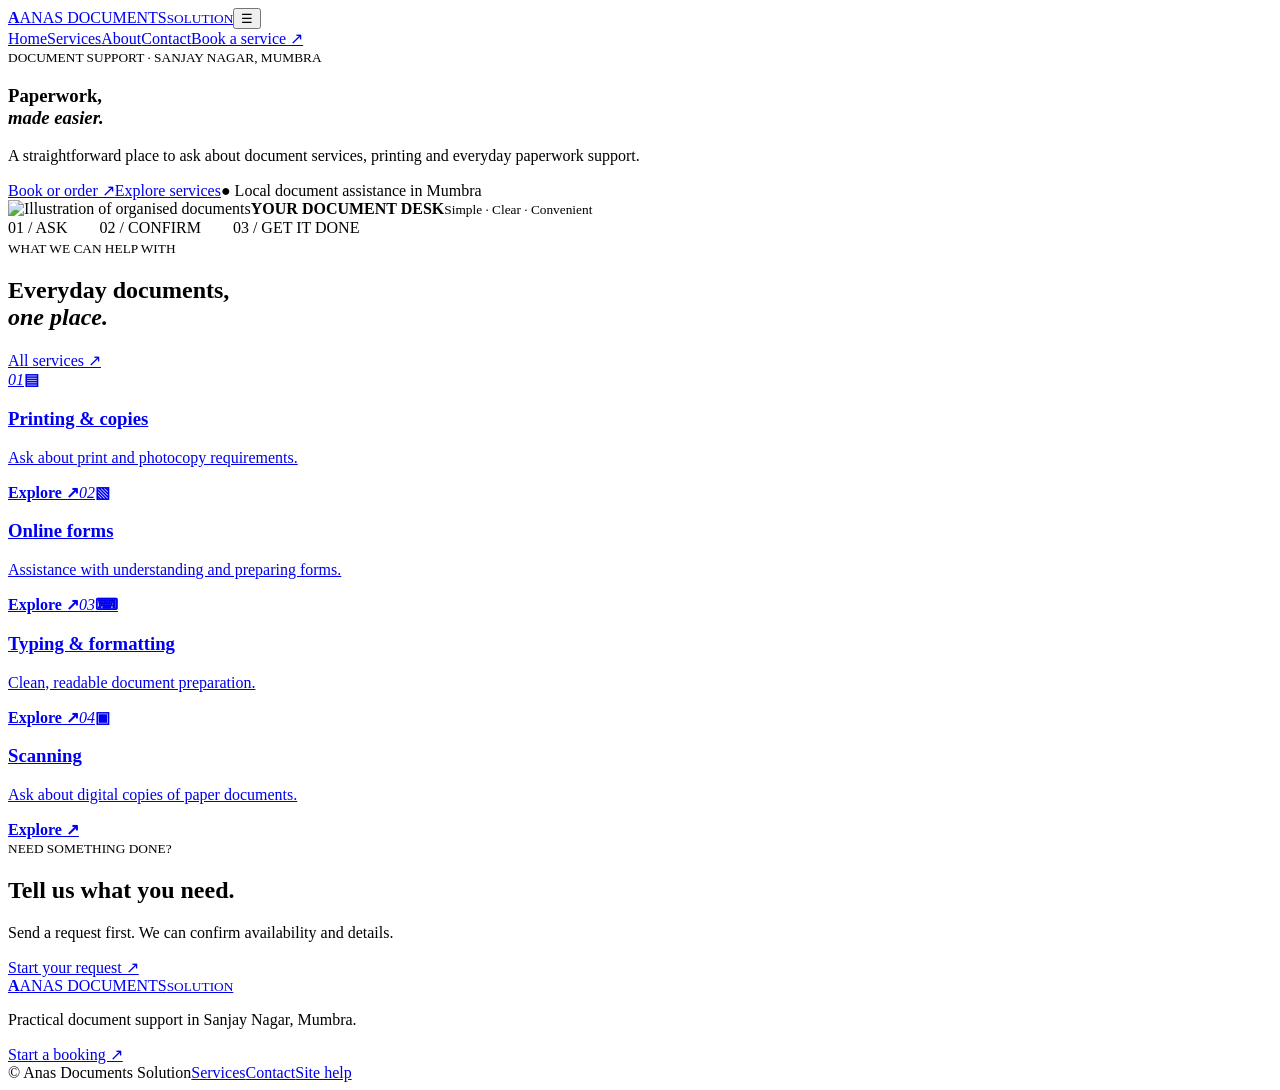
==== index.html @ d9066b43 "Add files via upload" ====
<!doctype html><html lang="en"><head><meta charset="utf-8"><meta name="viewport" content="width=device-width,initial-scale=1"><meta name="description" content="Your nearby document service, made simple."><meta name="theme-color" content="#17458b"><title>Home | Anas Documents Solution</title><link rel="icon" href="assets/favicon.png" type="image/png"><link rel="stylesheet" href="assets/style.css"></head><body><header><a class="logo" href="index.html"><b>A</b><span>ANAS DOCUMENTS<small>SOLUTION</small></span></a><button class="hamb" aria-label="Toggle menu">☰</button><nav><a class="active" href="index.html">Home</a><a class="" href="services.html">Services</a><a class="" href="about.html">About</a><a class="" href="contact.html">Contact</a><a class="navcta" href="booking.html">Book a service ↗</a></nav></header><main><section class="hero"><article class="hero-copy"><small>DOCUMENT SUPPORT · SANJAY NAGAR, MUMBRA</small><h1>Paperwork,<br><em>made easier.</em></h1><p>A straightforward place to ask about document services, printing and everyday paperwork support.</p><a class="btn primary glow" href="booking.html">Book or order ↗</a><a class="btn secondary" href="services.html">Explore services</a><label class="trust">● Local document assistance in Mumbra</label></article><article class="hero-art"><img src="assets/documents.png" alt="Illustration of organised documents"><b>YOUR DOCUMENT DESK</b><small>Simple · Clear · Convenient</small></article><div class="steps">01 / ASK　　02 / CONFIRM　　03 / GET IT DONE</div></section><section class="section"><div class="heading"><div><small>WHAT WE CAN HELP WITH</small><h2>Everyday documents,<br><em>one place.</em></h2></div><a href="services.html">All services ↗</a></div><div class="cards"><a href="printing.html"><i>01</i><b>▤</b><h3>Printing & copies</h3><p>Ask about print and photocopy requirements.</p><strong>Explore ↗</strong></a><a class="featured" href="online-forms.html"><i>02</i><b>▧</b><h3>Online forms</h3><p>Assistance with understanding and preparing forms.</p><strong>Explore ↗</strong></a><a href="typing.html"><i>03</i><b>⌨</b><h3>Typing & formatting</h3><p>Clean, readable document preparation.</p><strong>Explore ↗</strong></a><a href="scanning.html"><i>04</i><b>▣</b><h3>Scanning</h3><p>Ask about digital copies of paper documents.</p><strong>Explore ↗</strong></a></div></section><section class="band"><div><small>NEED SOMETHING DONE?</small><h2>Tell us what you need.</h2><p>Send a request first. We can confirm availability and details.</p></div><a class="btn light" href="booking.html">Start your request ↗</a></section></main><footer><div><a class="logo footlogo" href="index.html"><b>A</b><span>ANAS DOCUMENTS<small>SOLUTION</small></span></a><p>Practical document support in Sanjay Nagar, Mumbra.</p><a class="footcta" href="booking.html">Start a booking ↗</a></div><section><span>© <i id="year"></i> Anas Documents Solution</span><span><a href="services.html">Services</a><a href="contact.html">Contact</a><a href="404.html">Site help</a></span></section></footer><div class="toast" role="status" aria-live="polite"></div><script src="assets/app.js"></script></body></html>
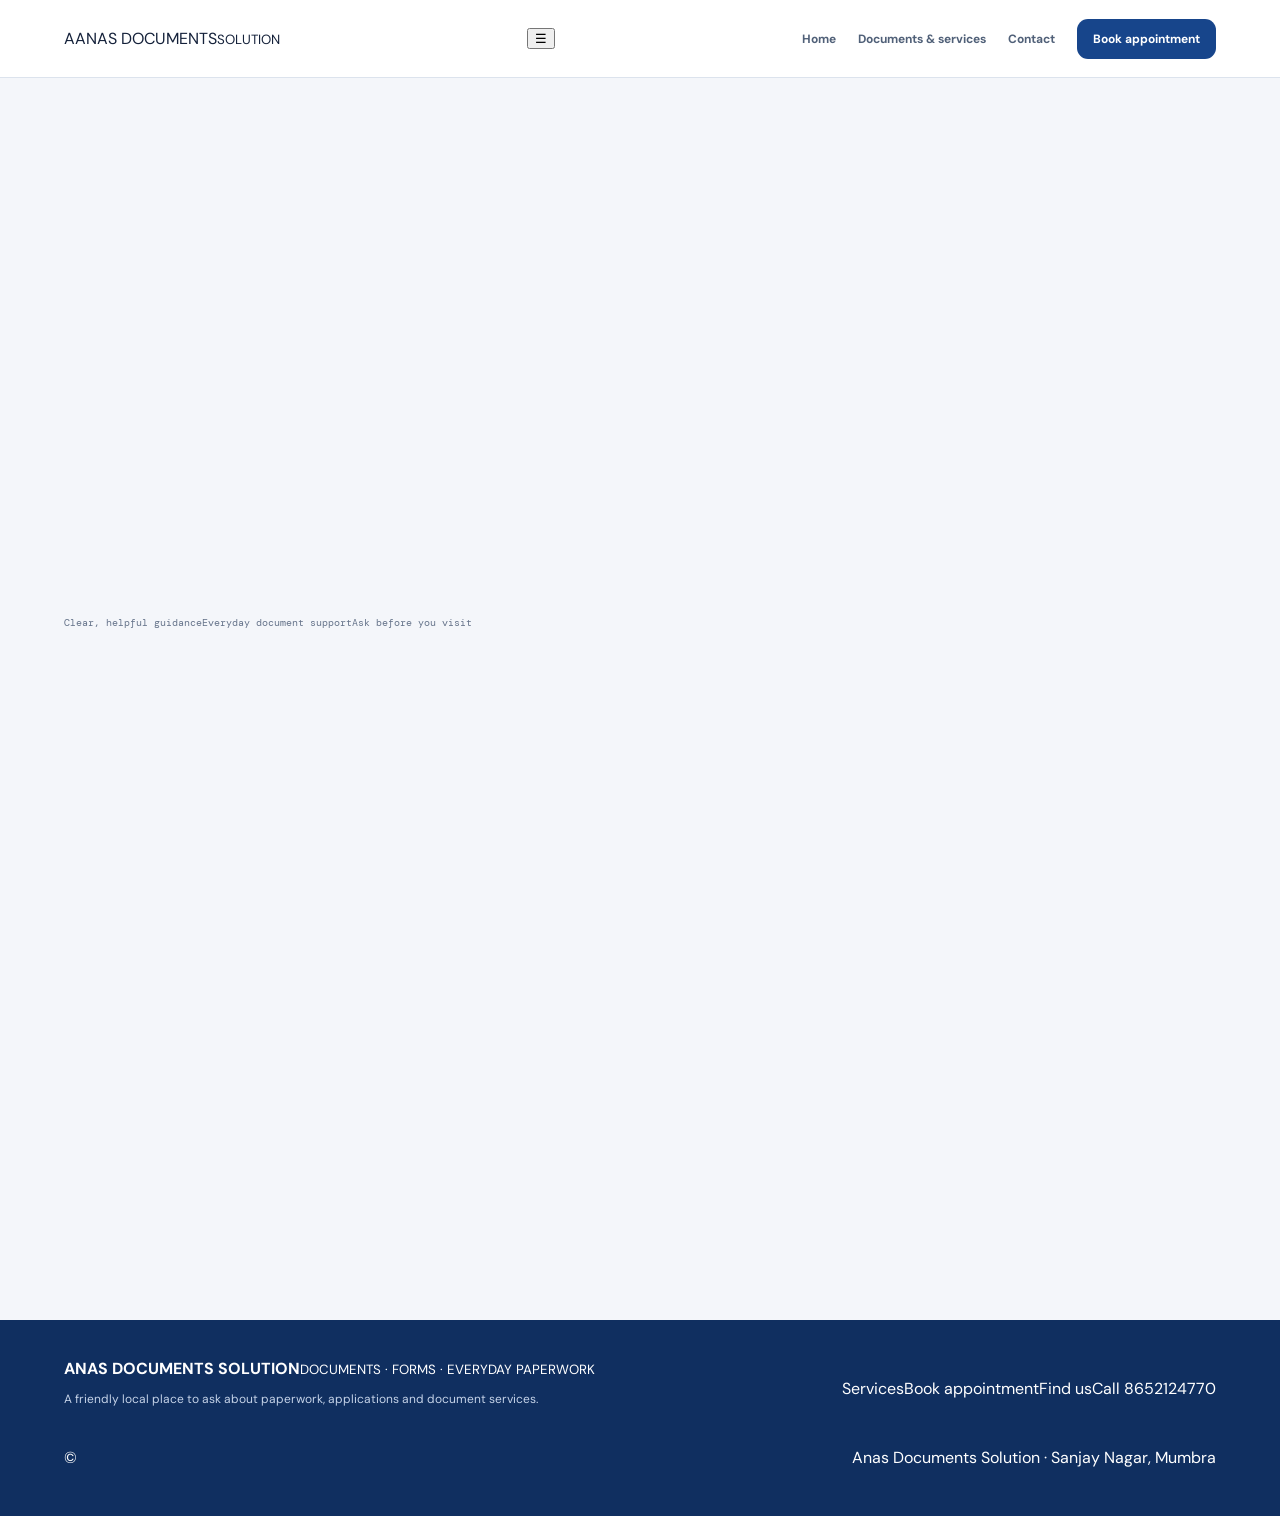
==== commit 124820bd: "Add files via upload" ====
--- a/index.html
+++ b/index.html
@@ -1 +1 @@
-<!doctype html><html lang="en"><head><meta charset="utf-8"><meta name="viewport" content="width=device-width,initial-scale=1"><meta name="description" content="Your nearby document service, made simple."><meta name="theme-color" content="#17458b"><title>Home | Anas Documents Solution</title><link rel="icon" href="assets/favicon.png" type="image/png"><link rel="stylesheet" href="assets/style.css"></head><body><header><a class="logo" href="index.html"><b>A</b><span>ANAS DOCUMENTS<small>SOLUTION</small></span></a><button class="hamb" aria-label="Toggle menu">☰</button><nav><a class="active" href="index.html">Home</a><a class="" href="services.html">Services</a><a class="" href="about.html">About</a><a class="" href="contact.html">Contact</a><a class="navcta" href="booking.html">Book a service ↗</a></nav></header><main><section class="hero"><article class="hero-copy"><small>DOCUMENT SUPPORT · SANJAY NAGAR, MUMBRA</small><h1>Paperwork,<br><em>made easier.</em></h1><p>A straightforward place to ask about document services, printing and everyday paperwork support.</p><a class="btn primary glow" href="booking.html">Book or order ↗</a><a class="btn secondary" href="services.html">Explore services</a><label class="trust">● Local document assistance in Mumbra</label></article><article class="hero-art"><img src="assets/documents.png" alt="Illustration of organised documents"><b>YOUR DOCUMENT DESK</b><small>Simple · Clear · Convenient</small></article><div class="steps">01 / ASK　　02 / CONFIRM　　03 / GET IT DONE</div></section><section class="section"><div class="heading"><div><small>WHAT WE CAN HELP WITH</small><h2>Everyday documents,<br><em>one place.</em></h2></div><a href="services.html">All services ↗</a></div><div class="cards"><a href="printing.html"><i>01</i><b>▤</b><h3>Printing & copies</h3><p>Ask about print and photocopy requirements.</p><strong>Explore ↗</strong></a><a class="featured" href="online-forms.html"><i>02</i><b>▧</b><h3>Online forms</h3><p>Assistance with understanding and preparing forms.</p><strong>Explore ↗</strong></a><a href="typing.html"><i>03</i><b>⌨</b><h3>Typing & formatting</h3><p>Clean, readable document preparation.</p><strong>Explore ↗</strong></a><a href="scanning.html"><i>04</i><b>▣</b><h3>Scanning</h3><p>Ask about digital copies of paper documents.</p><strong>Explore ↗</strong></a></div></section><section class="band"><div><small>NEED SOMETHING DONE?</small><h2>Tell us what you need.</h2><p>Send a request first. We can confirm availability and details.</p></div><a class="btn light" href="booking.html">Start your request ↗</a></section></main><footer><div><a class="logo footlogo" href="index.html"><b>A</b><span>ANAS DOCUMENTS<small>SOLUTION</small></span></a><p>Practical document support in Sanjay Nagar, Mumbra.</p><a class="footcta" href="booking.html">Start a booking ↗</a></div><section><span>© <i id="year"></i> Anas Documents Solution</span><span><a href="services.html">Services</a><a href="contact.html">Contact</a><a href="404.html">Site help</a></span></section></footer><div class="toast" role="status" aria-live="polite"></div><script src="assets/app.js"></script></body></html>+<!doctype html><html lang="en"><head><meta charset="utf-8"><meta name="viewport" content="width=device-width,initial-scale=1"><meta name="description" content="Friendly document and application support in Mumbra."><meta name="theme-color" content="#244b83"><title>Home | Anas Documents Solution</title><link rel="icon" href="assets/favicon.svg"><link rel="stylesheet" href="assets/style.css"></head><body><div class="cursor"></div><header><a class="brand" href="index.html"><span class="mark">A</span><span>ANAS DOCUMENTS<small>SOLUTION</small></span></a><button class="menu" aria-label="Menu">☰</button><nav><a href="index.html">Home</a><a href="services.html">Documents & services</a><a href="contact.html">Contact</a><a class="navcta" href="booking.html">Book appointment</a></nav></header><main><section class="hero reveal"><div class="eyebrow">A FRIENDLY PLACE FOR PAPERWORK · MUMBRA</div><h1 class="wordmark">Anas Documents Solution</h1><p class="hero-sub">Documents and services</p><a class="primary" href="services.html">BOOK YOUR APPOINTMENT NOW <span>↗</span></a><p class="note">Appointment booking is free. Any service charges are confirmed with you before work begins.</p></section><div class="trust"><span>Clear, helpful guidance</span><span>Everyday document support</span><span>Ask before you visit</span></div><section class="section reveal"><div class="head"><div><div class="kicker">A SIMPLE START</div><h2>Not sure where to begin?</h2></div><p class="intro">Browse the service list, search for a document, then book a free appointment to discuss the next step.</p></div><div class="welcome"><div><h3>Paperwork feels easier when you know who to ask.</h3><p>From application writing to certificates and agreements, explore the services and send us a request. We’ll confirm requirements and any applicable charges.</p></div><div class="folder">📁</div></div></section><section class="section reveal"><div class="head"><div><div class="kicker">HERE TO HELP</div><h2>Let’s make the next step clear.</h2></div><a class="primary" href="services.html">Explore services ↗</a></div></section></main><footer><div class="foot"><div><strong>ANAS DOCUMENTS SOLUTION</strong><small>DOCUMENTS · FORMS · EVERYDAY PAPERWORK</small><p>A friendly local place to ask about paperwork, applications and document services.</p></div><div class="footlinks"><a href="services.html">Services</a><a href="booking.html">Book appointment</a><a href="contact.html">Find us</a><a href="tel:+918652124770">Call 8652124770</a></div></div><div class="copy">© <span data-year></span> Anas Documents Solution · Sanjay Nagar, Mumbra</div></footer><script src="assets/app.js"></script></body></html>
--- a/assets/style.css
+++ b/assets/style.css
@@ -0,0 +1,2 @@
+@import url('https://fonts.googleapis.com/css2?family=DM+Mono:wght@400;500&family=DM+Sans:wght@400;700;800&family=Space+Grotesk:wght@500;700&display=swap');
+:root{--blue:#17458b;--blue2:#2864b2;--ink:#14213a;--paper:#f4f6fa;--muted:#65738a;--gold:#e8ad56;--mint:#a9d9cb;--shadow:0 12px 32px #172d5012}*{box-sizing:border-box}html,body{margin:0;max-width:100%;overflow-x:hidden;scroll-behavior:smooth}body{background:var(--paper);color:var(--ink);font-family:'DM Sans',sans-serif}a{color:inherit;text-decoration:none}header{height:78px;padding:0 5vw;display:flex;align-items:center;justify-content:space-between;position:sticky;top:0;background:#ffffffed;backdrop-filter:blur(12px);border-bottom:1px solid #dce3ed;z-index:10}.logo{display:flex;align-items:center;gap:10px;font:700 15px 'Space Grotesk'}.logo b{display:grid;place-items:center;width:38px;height:38px;background:var(--blue);color:white;border-radius:12px;font-size:22px}.logo small{display:block;font:9px 'DM Mono';letter-spacing:.2em;color:var(--blue2)}nav{display:flex;align-items:center;gap:22px}nav a{font-size:12px;font-weight:700;color:#506078}nav a:hover,nav a.active{color:var(--blue)}nav .navcta{background:var(--blue);color:white;padding:12px 16px;border-radius:11px}.hamb{display:none;border:0;background:#eaf0f8;border-radius:10px;padding:9px 12px;font-size:20px}main{max-width:1280px;margin:auto;padding:0 5vw}.hero{display:grid;grid-template-columns:1.618fr 1fr;gap:16px;padding:35px 0 60px}.hero-copy,.hero-art,.steps,.cards>a,.contact article,.booking form,.booking aside{background:white;border:1px solid #e8edf4;border-radius:21px;box-shadow:var(--shadow)}.hero-copy{padding:clamp(26px,5vw,60px);min-height:410px;display:flex;flex-direction:column;align-items:flex-start;justify-content:center}.hero small,.intro small,.heading small,.detail small,.about small,.contact small,.booking small{font:10px 'DM Mono';letter-spacing:.14em;color:var(--blue2)}h1{font:700 clamp(48px,6.8vw,82px)/.98 'Space Grotesk';letter-spacing:-.075em;margin:18px 0}h1 em,h2 em{font-style:normal;color:var(--blue2)}.hero-copy p,.intro p,.detail p,.about p,.contact p{font-size:14px;line-height:1.7;color:var(--muted);max-width:520px}.btn{display:inline-flex;align-items:center;justify-content:center;padding:14px 19px;border-radius:13px;font-size:12px;font-weight:800;transition:transform .2s,box-shadow .2s;position:relative}.btn:active{transform:scale(.97)}.primary{background:var(--blue);color:white;box-shadow:0 7px 18px #17458b30}.primary:hover{background:var(--blue2);transform:translateY(-2px)}.secondary{background:#edf2f9;color:var(--blue);margin-left:8px}.light{background:white;color:var(--blue)}.glow:before{content:"";position:absolute;inset:-2px;border-radius:15px;padding:2px;background:conic-gradient(from var(--angle,0deg),var(--gold),white,var(--mint),var(--blue2),var(--gold));-webkit-mask:linear-gradient(#000 0 0) content-box,linear-gradient(#000 0 0);-webkit-mask-composite:xor;mask-composite:exclude;animation:spin 4s linear infinite;pointer-events:none}@property --angle{syntax:'<angle>';initial-value:0deg;inherits:false}@keyframes spin{to{--angle:360deg}}.trust{font:10px 'DM Mono';color:var(--muted);margin-top:28px}.hero-art{padding:15px;background:linear-gradient(145deg,#e8eef8,#fff);display:flex;flex-direction:column;justify-content:space-between}.hero-art img{width:100%;height:320px;object-fit:contain}.hero-art b,.hero-art small{font:9px 'DM Mono';letter-spacing:.1em;color:var(--blue)}.steps{grid-column:1/-1;padding:17px;display:flex;justify-content:space-around;font:10px 'DM Mono';color:var(--blue)}.section{padding:45px 0 75px}.heading{display:flex;justify-content:space-between;align-items:end;margin-bottom:24px}.heading h2,.detail-lower h2,.about h2,.booking aside h2{font:700 clamp(34px,4.5vw,52px)/1.05 'Space Grotesk';letter-spacing:-.06em;margin:8px 0}.heading>a,.contact article>a:not(.btn){font-size:12px;font-weight:800;color:var(--blue);border-bottom:1px solid var(--blue);padding-bottom:5px}.cards{display:grid;grid-template-columns:repeat(4,minmax(0,1fr));gap:14px}.cards.six{grid-template-columns:repeat(3,minmax(0,1fr));padding-bottom:80px}.cards>a{position:relative;display:flex;flex-direction:column;align-items:flex-start;min-height:220px;padding:22px;transition:transform .25s,box-shadow .25s}.cards>a:hover{transform:translateY(-5px);box-shadow:0 18px 34px #172d501c}.cards i{position:absolute;right:18px;top:17px;font:10px 'DM Mono';font-style:normal;color:#9aa7b8}.cards b{display:grid;place-items:center;width:46px;height:46px;background:#edf2fa;border-radius:14px;color:var(--blue);font-size:24px}.cards h3{font:700 18px 'Space Grotesk';margin:20px 0 7px}.cards p{font-size:11px;line-height:1.55;color:var(--muted);margin:0 0 18px}.cards strong{font-size:11px;color:var(--blue);margin-top:auto}.cards .featured{background:var(--blue);color:white}.cards .featured b{background:#ffffff20;color:white}.cards .featured p,.cards .featured i{color:#c4d3e9}.cards .featured strong{color:white}.band{margin:0 0 75px;background:var(--blue);color:white;border-radius:22px;padding:34px 40px;display:flex;align-items:center;justify-content:space-between;gap:20px}.band h2{font:700 32px 'Space Grotesk';margin:8px 0}.band p{font-size:12px;color:#d6e0ef}.band small{font:10px 'DM Mono';color:#c7d7ef}.intro{padding:70px 0 35px;max-width:760px}.intro h1{font-size:clamp(48px,7vw,78px)}.detail{display:grid;grid-template-columns:1fr 1fr;align-items:center;gap:25px;padding:55px 0}.detail h1{font-size:clamp(48px,6vw,70px)}.detail .btn{margin-top:18px}.detail img,.about img{width:100%;display:block;background:#e8eef8;border-radius:22px;padding:14px;box-shadow:var(--shadow)}.detail-lower{display:grid;grid-template-columns:.8fr 1fr;gap:10%;padding:35px 0 65px;border-top:1px solid #dce3ed}.point{padding:17px 0;border-bottom:1px solid #dce3ed;font-size:13px;line-height:1.5;color:#52617a;display:flex;gap:20px}.point b{font:11px 'DM Mono';color:var(--blue2)}.mini{padding:28px;background:#eaf0f8;border-radius:20px;margin-bottom:75px}.mini h2{font:700 28px 'Space Grotesk';margin:0}.mini p{font-size:12px;color:var(--muted)}.about{display:grid;grid-template-columns:1fr 1fr;gap:35px;align-items:center;padding-bottom:80px}.about p{font-size:13px}.about .btn{margin-top:12px}.contact{display:grid;grid-template-columns:1.2fr 1fr;gap:15px;padding-bottom:80px}.contact article{padding:27px}.contact .call{grid-row:span 2;background:var(--blue);color:white;display:flex;flex-direction:column;align-items:flex-start;justify-content:center;min-height:280px}.contact .call small{color:#c7d7ef}.contact h2{font:700 27px 'Space Grotesk';margin:10px 0}.contact .call h2{font-size:clamp(32px,4vw,44px)}.contact .call p{color:#d6e0ef}.booking{display:grid;grid-template-columns:1.2fr .8fr;gap:20px;padding-bottom:80px}.booking form,.booking aside{padding:clamp(20px,3vw,34px)}.formtitle{display:flex;gap:13px;align-items:center;margin-bottom:22px;font-size:12px;font-weight:800}.formtitle>b{background:#eaf0f8;color:var(--blue);padding:11px;border-radius:10px}.formtitle small{display:block;margin-top:4px;color:var(--muted);font-size:9px}.booking label{display:grid;gap:7px;margin:14px 0;font-size:11px;font-weight:800}.booking input,.booking select,.booking textarea{width:100%;padding:12px;border:1px solid #d9e1ec;background:#f9fbfd;border-radius:10px;outline:none;font-size:12px}.booking input:focus,.booking select:focus,.booking textarea:focus{border-color:var(--blue2);box-shadow:0 0 0 3px #2864b21a}.booking textarea{resize:vertical}.booking form button{width:100%;margin-top:10px}.fine{font-size:10px;line-height:1.5;color:var(--muted)}.booking aside{background:#eaf0f8;box-shadow:none}.booking li{font-size:12px;line-height:1.65;color:#53627a;margin:12px 0}.booking aside>a{font:700 20px 'Space Grotesk';color:var(--blue)}footer{background:#102f60;color:white;padding:38px 5vw 20px}footer>div,footer>section{max-width:1180px;margin:auto}footer>div{display:flex;align-items:center;justify-content:space-between;gap:18px;padding-bottom:28px}footer p{font-size:12px;color:#c5d3e8}.footlogo{color:white}.footlogo b{background:white;color:var(--blue)}.footlogo small{color:#c4d5ef}.footcta{background:white;color:var(--blue);padding:12px 16px;border-radius:10px;font-size:11px;font-weight:800}footer section{border-top:1px solid #ffffff30;padding-top:17px;display:flex;justify-content:space-between;gap:14px;flex-wrap:wrap;font:9px 'DM Mono';color:#c4d0e2}footer section span:nth-child(2){display:flex;gap:18px}.toast{position:fixed;left:50%;bottom:20px;transform:translate(-50%,20px);opacity:0;pointer-events:none;background:#14213a;color:white;padding:13px 18px;border-radius:12px;font-size:12px;z-index:30;transition:.2s;max-width:calc(100vw - 28px)}.toast.show{opacity:1;transform:translate(-50%,0)}.reveal{opacity:0;transform:translateY(12px);transition:opacity .5s ease,transform .5s ease}.reveal.visible{opacity:1;transform:none}::-webkit-scrollbar{width:10px}::-webkit-scrollbar-thumb{background:#8197b8;border:2px solid #e9edf4;border-radius:10px}@media(max-width:900px){.cards{grid-template-columns:repeat(2,1fr)}.cards.six{grid-template-columns:repeat(2,1fr)}}@media(max-width:680px){header{height:70px;padding:0 20px}.hamb{display:block}nav{display:none;position:absolute;top:69px;left:12px;right:12px;background:white;border:1px solid #dce3ed;border-radius:15px;padding:10px;box-shadow:0 15px 35px #102f6020;flex-direction:column;align-items:stretch;gap:0}nav.open{display:flex;animation:drop .18s ease-out}nav a{padding:13px!important;border-radius:9px}.hero{grid-template-columns:1fr;padding:20px 0 45px;gap:12px}.hero-copy{padding:30px 23px;min-height:0}.hero-art img{height:225px}.steps{grid-column:auto;font-size:8px;padding:14px 5px}.heading{align-items:start;flex-direction:column}.cards,.cards.six{grid-template-columns:1fr 1fr;gap:9px}.cards>a{padding:15px;min-height:210px}.cards h3{font-size:16px}.band{margin-bottom:50px;padding:25px;align-items:flex-start;flex-direction:column}.intro{padding:45px 0 25px}.detail{grid-template-columns:1fr;padding:35px 0;gap:15px}.detail-lower{grid-template-columns:1fr;gap:15px;padding:25px 0 45px}.about,.contact,.booking{grid-template-columns:1fr;gap:12px;padding-bottom:50px}.contact .call{grid-row:auto;min-height:220px}footer>div{align-items:flex-start;flex-direction:column}footer section{flex-direction:column}}@media(prefers-reduced-motion:reduce){*,*::before,*::after{animation-duration:.01ms!important;transition-duration:.01ms!important;scroll-behavior:auto!important}}
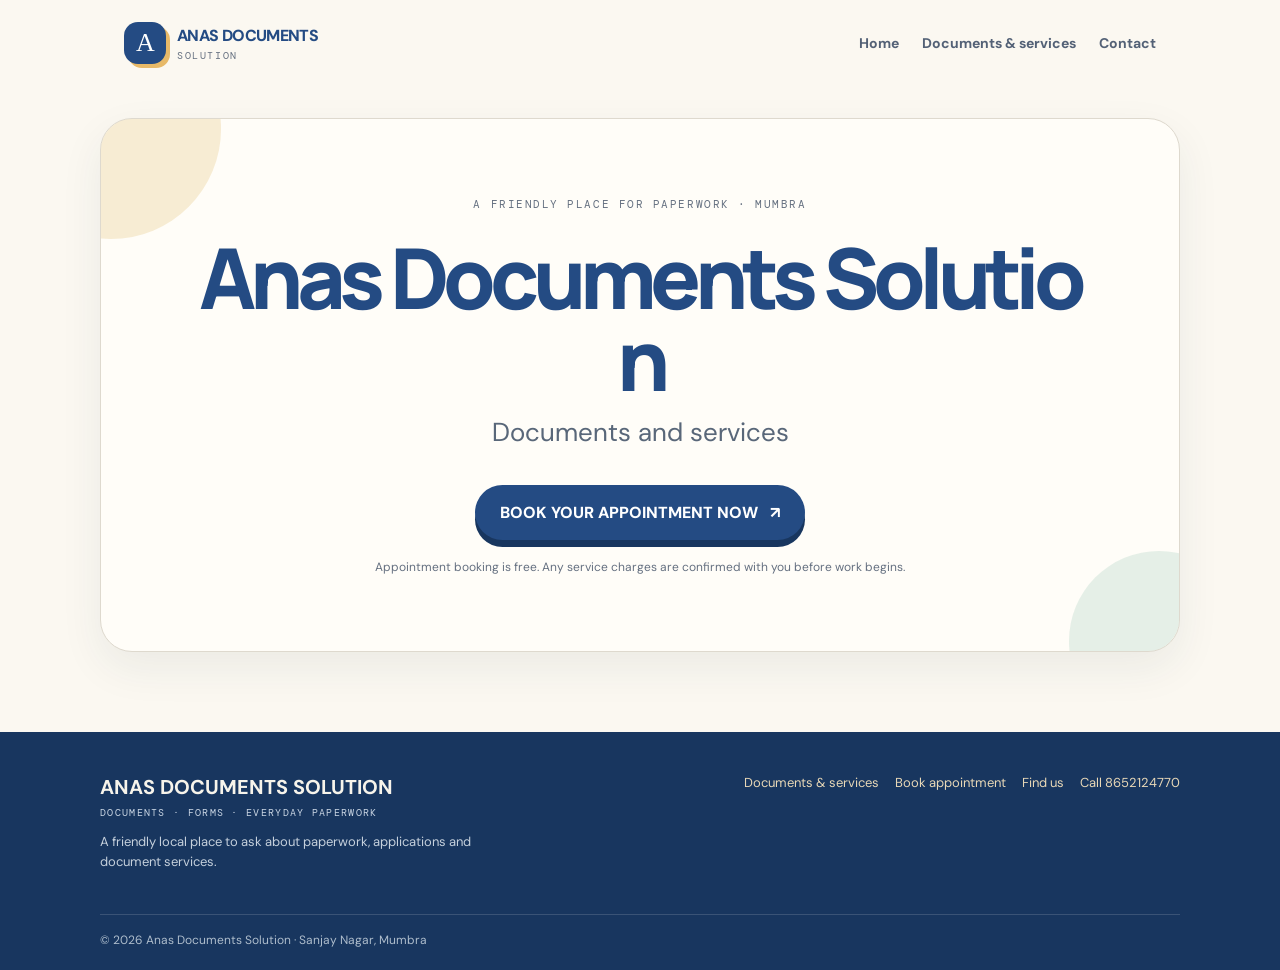
==== commit f0b0cb12: "Add files via upload" ====
--- a/index.html
+++ b/index.html
@@ -1 +1,51 @@
-<!doctype html><html lang="en"><head><meta charset="utf-8"><meta name="viewport" content="width=device-width,initial-scale=1"><meta name="description" content="Friendly document and application support in Mumbra."><meta name="theme-color" content="#244b83"><title>Home | Anas Documents Solution</title><link rel="icon" href="assets/favicon.svg"><link rel="stylesheet" href="assets/style.css"></head><body><div class="cursor"></div><header><a class="brand" href="index.html"><span class="mark">A</span><span>ANAS DOCUMENTS<small>SOLUTION</small></span></a><button class="menu" aria-label="Menu">☰</button><nav><a href="index.html">Home</a><a href="services.html">Documents & services</a><a href="contact.html">Contact</a><a class="navcta" href="booking.html">Book appointment</a></nav></header><main><section class="hero reveal"><div class="eyebrow">A FRIENDLY PLACE FOR PAPERWORK · MUMBRA</div><h1 class="wordmark">Anas Documents Solution</h1><p class="hero-sub">Documents and services</p><a class="primary" href="services.html">BOOK YOUR APPOINTMENT NOW <span>↗</span></a><p class="note">Appointment booking is free. Any service charges are confirmed with you before work begins.</p></section><div class="trust"><span>Clear, helpful guidance</span><span>Everyday document support</span><span>Ask before you visit</span></div><section class="section reveal"><div class="head"><div><div class="kicker">A SIMPLE START</div><h2>Not sure where to begin?</h2></div><p class="intro">Browse the service list, search for a document, then book a free appointment to discuss the next step.</p></div><div class="welcome"><div><h3>Paperwork feels easier when you know who to ask.</h3><p>From application writing to certificates and agreements, explore the services and send us a request. We’ll confirm requirements and any applicable charges.</p></div><div class="folder">📁</div></div></section><section class="section reveal"><div class="head"><div><div class="kicker">HERE TO HELP</div><h2>Let’s make the next step clear.</h2></div><a class="primary" href="services.html">Explore services ↗</a></div></section></main><footer><div class="foot"><div><strong>ANAS DOCUMENTS SOLUTION</strong><small>DOCUMENTS · FORMS · EVERYDAY PAPERWORK</small><p>A friendly local place to ask about paperwork, applications and document services.</p></div><div class="footlinks"><a href="services.html">Services</a><a href="booking.html">Book appointment</a><a href="contact.html">Find us</a><a href="tel:+918652124770">Call 8652124770</a></div></div><div class="copy">© <span data-year></span> Anas Documents Solution · Sanjay Nagar, Mumbra</div></footer><script src="assets/app.js"></script></body></html>+<!doctype html>
+<html lang="en">
+<head>
+<meta charset="utf-8">
+<meta name="viewport" content="width=device-width,initial-scale=1">
+<meta name="description" content="Anas Documents Solution — document services and free appointment booking in Sanjay Nagar, Mumbra.">
+<meta name="theme-color" content="#eae4d9">
+<title>Anas Documents Solution | Mumbra</title>
+<link rel="icon" href="assets/favicon.svg">
+<link rel="stylesheet" href="assets/style.css">
+</head>
+<body>
+<header>
+  <a class="brand" href="index.html" aria-label="Anas Documents Solution home">
+    <span class="mark">A</span><span>ANAS DOCUMENTS<small>SOLUTION</small></span>
+  </a>
+  <button class="menu" aria-label="Open navigation" aria-expanded="false">☰</button>
+  <nav>
+    <a href="index.html">Home</a>
+    <a href="services.html">Documents &amp; services</a>
+    <a href="contact.html">Contact</a>
+  </nav>
+</header>
+<main>
+  <section class="hero reveal">
+    <div class="eyebrow">A FRIENDLY PLACE FOR PAPERWORK · MUMBRA</div>
+    <h1 class="wordmark">Anas Documents Solution</h1>
+    <p class="hero-sub">Documents and services</p>
+    <a class="primary" href="booking.html">BOOK YOUR APPOINTMENT NOW <span aria-hidden="true">↗</span></a>
+    <p class="note">Appointment booking is free. Any service charges are confirmed with you before work begins.</p>
+  </section>
+</main>
+<footer>
+  <div class="foot">
+    <div>
+      <strong>ANAS DOCUMENTS SOLUTION</strong>
+      <small>DOCUMENTS · FORMS · EVERYDAY PAPERWORK</small>
+      <p>A friendly local place to ask about paperwork, applications and document services.</p>
+    </div>
+    <div class="footlinks">
+      <a href="services.html">Documents &amp; services</a>
+      <a href="booking.html">Book appointment</a>
+      <a href="contact.html">Find us</a>
+      <a href="tel:+918652124770">Call 8652124770</a>
+    </div>
+  </div>
+  <div class="copy">© <span data-year></span> Anas Documents Solution · Sanjay Nagar, Mumbra</div>
+</footer>
+<script src="assets/app.js"></script>
+</body>
+</html>
--- a/assets/style.css
+++ b/assets/style.css
@@ -1,2 +1,3 @@
-@import url('https://fonts.googleapis.com/css2?family=DM+Mono:wght@400;500&family=DM+Sans:wght@400;700;800&family=Space+Grotesk:wght@500;700&display=swap');
-:root{--blue:#17458b;--blue2:#2864b2;--ink:#14213a;--paper:#f4f6fa;--muted:#65738a;--gold:#e8ad56;--mint:#a9d9cb;--shadow:0 12px 32px #172d5012}*{box-sizing:border-box}html,body{margin:0;max-width:100%;overflow-x:hidden;scroll-behavior:smooth}body{background:var(--paper);color:var(--ink);font-family:'DM Sans',sans-serif}a{color:inherit;text-decoration:none}header{height:78px;padding:0 5vw;display:flex;align-items:center;justify-content:space-between;position:sticky;top:0;background:#ffffffed;backdrop-filter:blur(12px);border-bottom:1px solid #dce3ed;z-index:10}.logo{display:flex;align-items:center;gap:10px;font:700 15px 'Space Grotesk'}.logo b{display:grid;place-items:center;width:38px;height:38px;background:var(--blue);color:white;border-radius:12px;font-size:22px}.logo small{display:block;font:9px 'DM Mono';letter-spacing:.2em;color:var(--blue2)}nav{display:flex;align-items:center;gap:22px}nav a{font-size:12px;font-weight:700;color:#506078}nav a:hover,nav a.active{color:var(--blue)}nav .navcta{background:var(--blue);color:white;padding:12px 16px;border-radius:11px}.hamb{display:none;border:0;background:#eaf0f8;border-radius:10px;padding:9px 12px;font-size:20px}main{max-width:1280px;margin:auto;padding:0 5vw}.hero{display:grid;grid-template-columns:1.618fr 1fr;gap:16px;padding:35px 0 60px}.hero-copy,.hero-art,.steps,.cards>a,.contact article,.booking form,.booking aside{background:white;border:1px solid #e8edf4;border-radius:21px;box-shadow:var(--shadow)}.hero-copy{padding:clamp(26px,5vw,60px);min-height:410px;display:flex;flex-direction:column;align-items:flex-start;justify-content:center}.hero small,.intro small,.heading small,.detail small,.about small,.contact small,.booking small{font:10px 'DM Mono';letter-spacing:.14em;color:var(--blue2)}h1{font:700 clamp(48px,6.8vw,82px)/.98 'Space Grotesk';letter-spacing:-.075em;margin:18px 0}h1 em,h2 em{font-style:normal;color:var(--blue2)}.hero-copy p,.intro p,.detail p,.about p,.contact p{font-size:14px;line-height:1.7;color:var(--muted);max-width:520px}.btn{display:inline-flex;align-items:center;justify-content:center;padding:14px 19px;border-radius:13px;font-size:12px;font-weight:800;transition:transform .2s,box-shadow .2s;position:relative}.btn:active{transform:scale(.97)}.primary{background:var(--blue);color:white;box-shadow:0 7px 18px #17458b30}.primary:hover{background:var(--blue2);transform:translateY(-2px)}.secondary{background:#edf2f9;color:var(--blue);margin-left:8px}.light{background:white;color:var(--blue)}.glow:before{content:"";position:absolute;inset:-2px;border-radius:15px;padding:2px;background:conic-gradient(from var(--angle,0deg),var(--gold),white,var(--mint),var(--blue2),var(--gold));-webkit-mask:linear-gradient(#000 0 0) content-box,linear-gradient(#000 0 0);-webkit-mask-composite:xor;mask-composite:exclude;animation:spin 4s linear infinite;pointer-events:none}@property --angle{syntax:'<angle>';initial-value:0deg;inherits:false}@keyframes spin{to{--angle:360deg}}.trust{font:10px 'DM Mono';color:var(--muted);margin-top:28px}.hero-art{padding:15px;background:linear-gradient(145deg,#e8eef8,#fff);display:flex;flex-direction:column;justify-content:space-between}.hero-art img{width:100%;height:320px;object-fit:contain}.hero-art b,.hero-art small{font:9px 'DM Mono';letter-spacing:.1em;color:var(--blue)}.steps{grid-column:1/-1;padding:17px;display:flex;justify-content:space-around;font:10px 'DM Mono';color:var(--blue)}.section{padding:45px 0 75px}.heading{display:flex;justify-content:space-between;align-items:end;margin-bottom:24px}.heading h2,.detail-lower h2,.about h2,.booking aside h2{font:700 clamp(34px,4.5vw,52px)/1.05 'Space Grotesk';letter-spacing:-.06em;margin:8px 0}.heading>a,.contact article>a:not(.btn){font-size:12px;font-weight:800;color:var(--blue);border-bottom:1px solid var(--blue);padding-bottom:5px}.cards{display:grid;grid-template-columns:repeat(4,minmax(0,1fr));gap:14px}.cards.six{grid-template-columns:repeat(3,minmax(0,1fr));padding-bottom:80px}.cards>a{position:relative;display:flex;flex-direction:column;align-items:flex-start;min-height:220px;padding:22px;transition:transform .25s,box-shadow .25s}.cards>a:hover{transform:translateY(-5px);box-shadow:0 18px 34px #172d501c}.cards i{position:absolute;right:18px;top:17px;font:10px 'DM Mono';font-style:normal;color:#9aa7b8}.cards b{display:grid;place-items:center;width:46px;height:46px;background:#edf2fa;border-radius:14px;color:var(--blue);font-size:24px}.cards h3{font:700 18px 'Space Grotesk';margin:20px 0 7px}.cards p{font-size:11px;line-height:1.55;color:var(--muted);margin:0 0 18px}.cards strong{font-size:11px;color:var(--blue);margin-top:auto}.cards .featured{background:var(--blue);color:white}.cards .featured b{background:#ffffff20;color:white}.cards .featured p,.cards .featured i{color:#c4d3e9}.cards .featured strong{color:white}.band{margin:0 0 75px;background:var(--blue);color:white;border-radius:22px;padding:34px 40px;display:flex;align-items:center;justify-content:space-between;gap:20px}.band h2{font:700 32px 'Space Grotesk';margin:8px 0}.band p{font-size:12px;color:#d6e0ef}.band small{font:10px 'DM Mono';color:#c7d7ef}.intro{padding:70px 0 35px;max-width:760px}.intro h1{font-size:clamp(48px,7vw,78px)}.detail{display:grid;grid-template-columns:1fr 1fr;align-items:center;gap:25px;padding:55px 0}.detail h1{font-size:clamp(48px,6vw,70px)}.detail .btn{margin-top:18px}.detail img,.about img{width:100%;display:block;background:#e8eef8;border-radius:22px;padding:14px;box-shadow:var(--shadow)}.detail-lower{display:grid;grid-template-columns:.8fr 1fr;gap:10%;padding:35px 0 65px;border-top:1px solid #dce3ed}.point{padding:17px 0;border-bottom:1px solid #dce3ed;font-size:13px;line-height:1.5;color:#52617a;display:flex;gap:20px}.point b{font:11px 'DM Mono';color:var(--blue2)}.mini{padding:28px;background:#eaf0f8;border-radius:20px;margin-bottom:75px}.mini h2{font:700 28px 'Space Grotesk';margin:0}.mini p{font-size:12px;color:var(--muted)}.about{display:grid;grid-template-columns:1fr 1fr;gap:35px;align-items:center;padding-bottom:80px}.about p{font-size:13px}.about .btn{margin-top:12px}.contact{display:grid;grid-template-columns:1.2fr 1fr;gap:15px;padding-bottom:80px}.contact article{padding:27px}.contact .call{grid-row:span 2;background:var(--blue);color:white;display:flex;flex-direction:column;align-items:flex-start;justify-content:center;min-height:280px}.contact .call small{color:#c7d7ef}.contact h2{font:700 27px 'Space Grotesk';margin:10px 0}.contact .call h2{font-size:clamp(32px,4vw,44px)}.contact .call p{color:#d6e0ef}.booking{display:grid;grid-template-columns:1.2fr .8fr;gap:20px;padding-bottom:80px}.booking form,.booking aside{padding:clamp(20px,3vw,34px)}.formtitle{display:flex;gap:13px;align-items:center;margin-bottom:22px;font-size:12px;font-weight:800}.formtitle>b{background:#eaf0f8;color:var(--blue);padding:11px;border-radius:10px}.formtitle small{display:block;margin-top:4px;color:var(--muted);font-size:9px}.booking label{display:grid;gap:7px;margin:14px 0;font-size:11px;font-weight:800}.booking input,.booking select,.booking textarea{width:100%;padding:12px;border:1px solid #d9e1ec;background:#f9fbfd;border-radius:10px;outline:none;font-size:12px}.booking input:focus,.booking select:focus,.booking textarea:focus{border-color:var(--blue2);box-shadow:0 0 0 3px #2864b21a}.booking textarea{resize:vertical}.booking form button{width:100%;margin-top:10px}.fine{font-size:10px;line-height:1.5;color:var(--muted)}.booking aside{background:#eaf0f8;box-shadow:none}.booking li{font-size:12px;line-height:1.65;color:#53627a;margin:12px 0}.booking aside>a{font:700 20px 'Space Grotesk';color:var(--blue)}footer{background:#102f60;color:white;padding:38px 5vw 20px}footer>div,footer>section{max-width:1180px;margin:auto}footer>div{display:flex;align-items:center;justify-content:space-between;gap:18px;padding-bottom:28px}footer p{font-size:12px;color:#c5d3e8}.footlogo{color:white}.footlogo b{background:white;color:var(--blue)}.footlogo small{color:#c4d5ef}.footcta{background:white;color:var(--blue);padding:12px 16px;border-radius:10px;font-size:11px;font-weight:800}footer section{border-top:1px solid #ffffff30;padding-top:17px;display:flex;justify-content:space-between;gap:14px;flex-wrap:wrap;font:9px 'DM Mono';color:#c4d0e2}footer section span:nth-child(2){display:flex;gap:18px}.toast{position:fixed;left:50%;bottom:20px;transform:translate(-50%,20px);opacity:0;pointer-events:none;background:#14213a;color:white;padding:13px 18px;border-radius:12px;font-size:12px;z-index:30;transition:.2s;max-width:calc(100vw - 28px)}.toast.show{opacity:1;transform:translate(-50%,0)}.reveal{opacity:0;transform:translateY(12px);transition:opacity .5s ease,transform .5s ease}.reveal.visible{opacity:1;transform:none}::-webkit-scrollbar{width:10px}::-webkit-scrollbar-thumb{background:#8197b8;border:2px solid #e9edf4;border-radius:10px}@media(max-width:900px){.cards{grid-template-columns:repeat(2,1fr)}.cards.six{grid-template-columns:repeat(2,1fr)}}@media(max-width:680px){header{height:70px;padding:0 20px}.hamb{display:block}nav{display:none;position:absolute;top:69px;left:12px;right:12px;background:white;border:1px solid #dce3ed;border-radius:15px;padding:10px;box-shadow:0 15px 35px #102f6020;flex-direction:column;align-items:stretch;gap:0}nav.open{display:flex;animation:drop .18s ease-out}nav a{padding:13px!important;border-radius:9px}.hero{grid-template-columns:1fr;padding:20px 0 45px;gap:12px}.hero-copy{padding:30px 23px;min-height:0}.hero-art img{height:225px}.steps{grid-column:auto;font-size:8px;padding:14px 5px}.heading{align-items:start;flex-direction:column}.cards,.cards.six{grid-template-columns:1fr 1fr;gap:9px}.cards>a{padding:15px;min-height:210px}.cards h3{font-size:16px}.band{margin-bottom:50px;padding:25px;align-items:flex-start;flex-direction:column}.intro{padding:45px 0 25px}.detail{grid-template-columns:1fr;padding:35px 0;gap:15px}.detail-lower{grid-template-columns:1fr;gap:15px;padding:25px 0 45px}.about,.contact,.booking{grid-template-columns:1fr;gap:12px;padding-bottom:50px}.contact .call{grid-row:auto;min-height:220px}footer>div{align-items:flex-start;flex-direction:column}footer section{flex-direction:column}}@media(prefers-reduced-motion:reduce){*,*::before,*::after{animation-duration:.01ms!important;transition-duration:.01ms!important;scroll-behavior:auto!important}}+
+@import url('https://fonts.googleapis.com/css2?family=DM+Sans:wght@400;500;700;800&family=Manrope:wght@600;700;800&family=DM+Mono&display=swap');
+:root{--blue:#244b83;--dark:#18365f;--paper:#fbf8f1;--white:#fffdf8;--gold:#e7b968;--mint:#c8dfd2;--ink:#172334;--muted:#657080;--line:#ded9ce;--shadow:0 16px 44px #20334a12}*{box-sizing:border-box}html{scroll-behavior:smooth}body{margin:0;background:var(--paper);color:var(--ink);font-family:'DM Sans',sans-serif;cursor:none}a{color:inherit;text-decoration:none}button,input,textarea,select{font:inherit}button{cursor:none}::selection{background:var(--gold)}.cursor{position:fixed;z-index:99;left:0;top:0;width:14px;height:14px;border:2px solid var(--blue);border-radius:50%;pointer-events:none;transform:translate(-50%,-50%);transition:.18s}.cursor.big{width:36px;height:36px;background:#e7b96855}header{max-width:1160px;margin:auto;padding:22px 5vw;display:flex;align-items:center;justify-content:space-between;gap:20px}.brand{display:flex;align-items:center;gap:11px;font-weight:800;color:var(--blue);letter-spacing:-.04em}.mark{width:42px;height:42px;border-radius:14px;background:var(--blue);color:white;display:grid;place-items:center;font:26px Georgia;box-shadow:4px 4px var(--gold)}.brand small{display:block;font:10px 'DM Mono';letter-spacing:.16em;color:var(--muted);margin-top:3px}nav{display:flex;align-items:center;gap:23px;font-size:14px;font-weight:700;color:#536176}nav a:hover{color:var(--blue)}.navcta{background:var(--blue);color:white;padding:12px 17px;border-radius:99px}.menu{display:none;background:white;border:1px solid var(--line);padding:10px;border-radius:12px;color:var(--blue)}.hero{max-width:1080px;margin:32px auto 65px;padding:78px 6vw 64px;text-align:center;background:var(--white);border:1px solid var(--line);border-radius:32px;box-shadow:var(--shadow);position:relative;overflow:hidden}.hero:before,.hero:after{content:'';position:absolute;border-radius:50%;pointer-events:none}.hero:before{width:220px;height:220px;background:#e8c88755;left:-100px;top:-100px}.hero:after{width:180px;height:180px;background:#c8dfd277;right:-70px;bottom:-80px}.eyebrow,.kicker{position:relative;z-index:1;font:11px 'DM Mono';letter-spacing:.14em;color:var(--muted);text-transform:uppercase}.hero h1{position:relative;z-index:1;margin:25px 0 14px;color:var(--blue);font:800 clamp(40px,8vw,84px)/.98 Manrope,sans-serif;letter-spacing:-.075em}.wordmark span{display:inline-block;transition:transform .22s,color .22s;transform-origin:50% 90%}.wordmark span:hover{transform:translateY(-13px) rotate(-5deg) scale(1.12);color:#b57e36}.hero-sub{font-size:clamp(19px,3vw,26px);color:#596779;margin:0 0 36px}.primary{display:inline-flex;align-items:center;justify-content:center;gap:12px;background:var(--blue);color:white;padding:17px 25px;border-radius:99px;font-weight:800;box-shadow:0 7px var(--dark);transition:.18s}.primary:hover{transform:translateY(-3px);box-shadow:0 10px var(--dark)}.primary:active{transform:scale(.97)}.note{font-size:12px;color:var(--muted);margin-top:19px}.trust{display:flex;justify-content:center;gap:25px;flex-wrap:wrap;margin:0 auto 65px;color:var(--muted);font-size:13px}.trust span:before{content:'●';color:#8eaf9b;margin-right:8px}.section{max-width:1080px;margin:0 auto 80px;padding:0 6vw}.head{display:flex;justify-content:space-between;align-items:end;gap:20px;margin-bottom:24px}.section h2{font:800 clamp(28px,4vw,43px)/1.05 Manrope;color:var(--blue);letter-spacing:-.06em;margin:9px 0}.intro{max-width:480px;color:var(--muted);line-height:1.65}.welcome{display:grid;grid-template-columns:1.2fr .8fr;gap:20px;align-items:center;background:var(--mint);padding:30px;border-radius:24px}.welcome h3{font-size:26px;letter-spacing:-.05em;margin:0 0 8px}.welcome p{color:#4e625b;line-height:1.6;margin:0}.folder{justify-self:end;width:115px;height:115px;border-radius:32px;background:#fff9ed;display:grid;place-items:center;font-size:52px;transform:rotate(5deg)}.pagehead{max-width:1080px;margin:35px auto 28px;padding:0 6vw}.pagehead h1{font:800 clamp(38px,6vw,64px)/1 Manrope;color:var(--blue);letter-spacing:-.07em;margin:14px 0}.pagehead p{max-width:680px;color:var(--muted);font-size:18px;line-height:1.6}.searchwrap,.filters,.grid{max-width:1080px;margin:0 auto;padding:0 6vw}.search{display:flex;align-items:center;gap:12px;background:var(--white);border:1px solid var(--line);border-radius:17px;padding:7px 18px;box-shadow:var(--shadow)}.search b{font-size:24px;color:var(--blue)}.search input{width:100%;border:0;outline:0;background:transparent;padding:14px 0}.filters{display:flex;gap:8px;flex-wrap:wrap;margin-top:18px;margin-bottom:23px}.filter{border:1px solid var(--line);background:transparent;border-radius:99px;padding:9px 14px;color:var(--muted);font-size:12px;font-weight:700}.filter.active,.filter:hover{background:var(--blue);color:white;border-color:var(--blue)}.grid{display:grid;grid-template-columns:repeat(2,minmax(0,1fr));gap:13px}.card{background:var(--white);border:1px solid var(--line);border-radius:19px;padding:20px;display:flex;gap:15px;min-height:135px;transition:.2s}.card:hover{transform:translateY(-4px);box-shadow:var(--shadow);border-color:#c5b27f}.ico{width:46px;height:46px;flex:0 0 46px;border-radius:15px;background:#f2ead9;display:grid;place-items:center;font-size:22px}.card h3{color:var(--blue);font-size:16px;margin:2px 0 7px}.card p{color:var(--muted);font-size:13px;line-height:1.5;margin:0}.card a{display:inline-block;color:#997039;font-size:12px;font-weight:800;margin-top:10px}.empty{grid-column:1/-1;text-align:center;background:white;border:1px dashed var(--line);padding:30px;border-radius:18px;color:var(--muted)}.strip{max-width:960px;margin:60px auto;padding:30px 6vw;background:#f0e4ca;border-radius:24px;display:flex;justify-content:space-between;align-items:center;gap:20px}.strip h2{color:var(--blue);margin:0;font-size:26px}.strip p{color:#6d665a;margin:6px 0}.formwrap{max-width:700px;margin:0 auto;padding:0 6vw}.form{background:var(--white);border:1px solid var(--line);border-radius:23px;padding:25px;box-shadow:var(--shadow)}label{display:block;margin:15px 0;font-size:13px;font-weight:700;color:#46566a}input,textarea,select{width:100%;margin-top:7px;padding:14px;border:1px solid var(--line);border-radius:12px;background:#fffefa;color:var(--ink);outline:none}.form button{width:100%;border:0;margin-top:10px}.info-grid{max-width:950px;margin:0 auto;padding:0 6vw;display:grid;grid-template-columns:1fr 1fr;gap:14px}.info{background:var(--white);border:1px solid var(--line);border-radius:20px;padding:24px}.info h3{color:var(--blue)}.info p{color:var(--muted);line-height:1.6}.info a{color:var(--blue);font-weight:800}.reveal{opacity:0;transform:translateY(16px);transition:.6s}.reveal.in{opacity:1;transform:none}footer{background:var(--dark);color:#f7f4eb;padding:42px 6vw 22px;margin-top:80px}.foot{max-width:1080px;margin:auto;display:flex;justify-content:space-between;gap:25px}.foot strong{font-size:20px}.foot small{display:block;color:#c9d5e3;font:10px 'DM Mono';letter-spacing:.13em;margin-top:6px}.foot p{color:#c5d0dc;max-width:380px;line-height:1.6;font-size:13px}.footlinks{display:flex;gap:16px;flex-wrap:wrap;color:#e8d8b7;font-size:13px}.copy{max-width:1080px;margin:28px auto 0;padding-top:17px;border-top:1px solid #ffffff25;color:#aebdcc;font-size:12px}@media(max-width:700px){body,button{cursor:auto}.cursor{display:none}header{padding:16px 5vw}.menu{display:block}nav{display:none;position:absolute;z-index:20;top:70px;left:5vw;right:5vw;background:var(--white);border:1px solid var(--line);border-radius:17px;padding:18px;box-shadow:var(--shadow);flex-direction:column;align-items:stretch}nav.open{display:flex}.hero{margin:18px 4vw 45px;padding:62px 5vw 52px;border-radius:24px}.hero h1{font-size:clamp(38px,11vw,65px)}.head{display:block}.welcome{grid-template-columns:1fr}.folder{justify-self:start;width:75px;height:75px;font-size:36px}.grid{grid-template-columns:1fr}.strip{margin:45px 5vw;display:block}.strip .primary{margin-top:17px}.info-grid{grid-template-columns:1fr}.foot{display:block}.footlinks{margin-top:20px}}@media(prefers-reduced-motion:reduce){*{scroll-behavior:auto!important;transition:none!important;animation:none!important}}
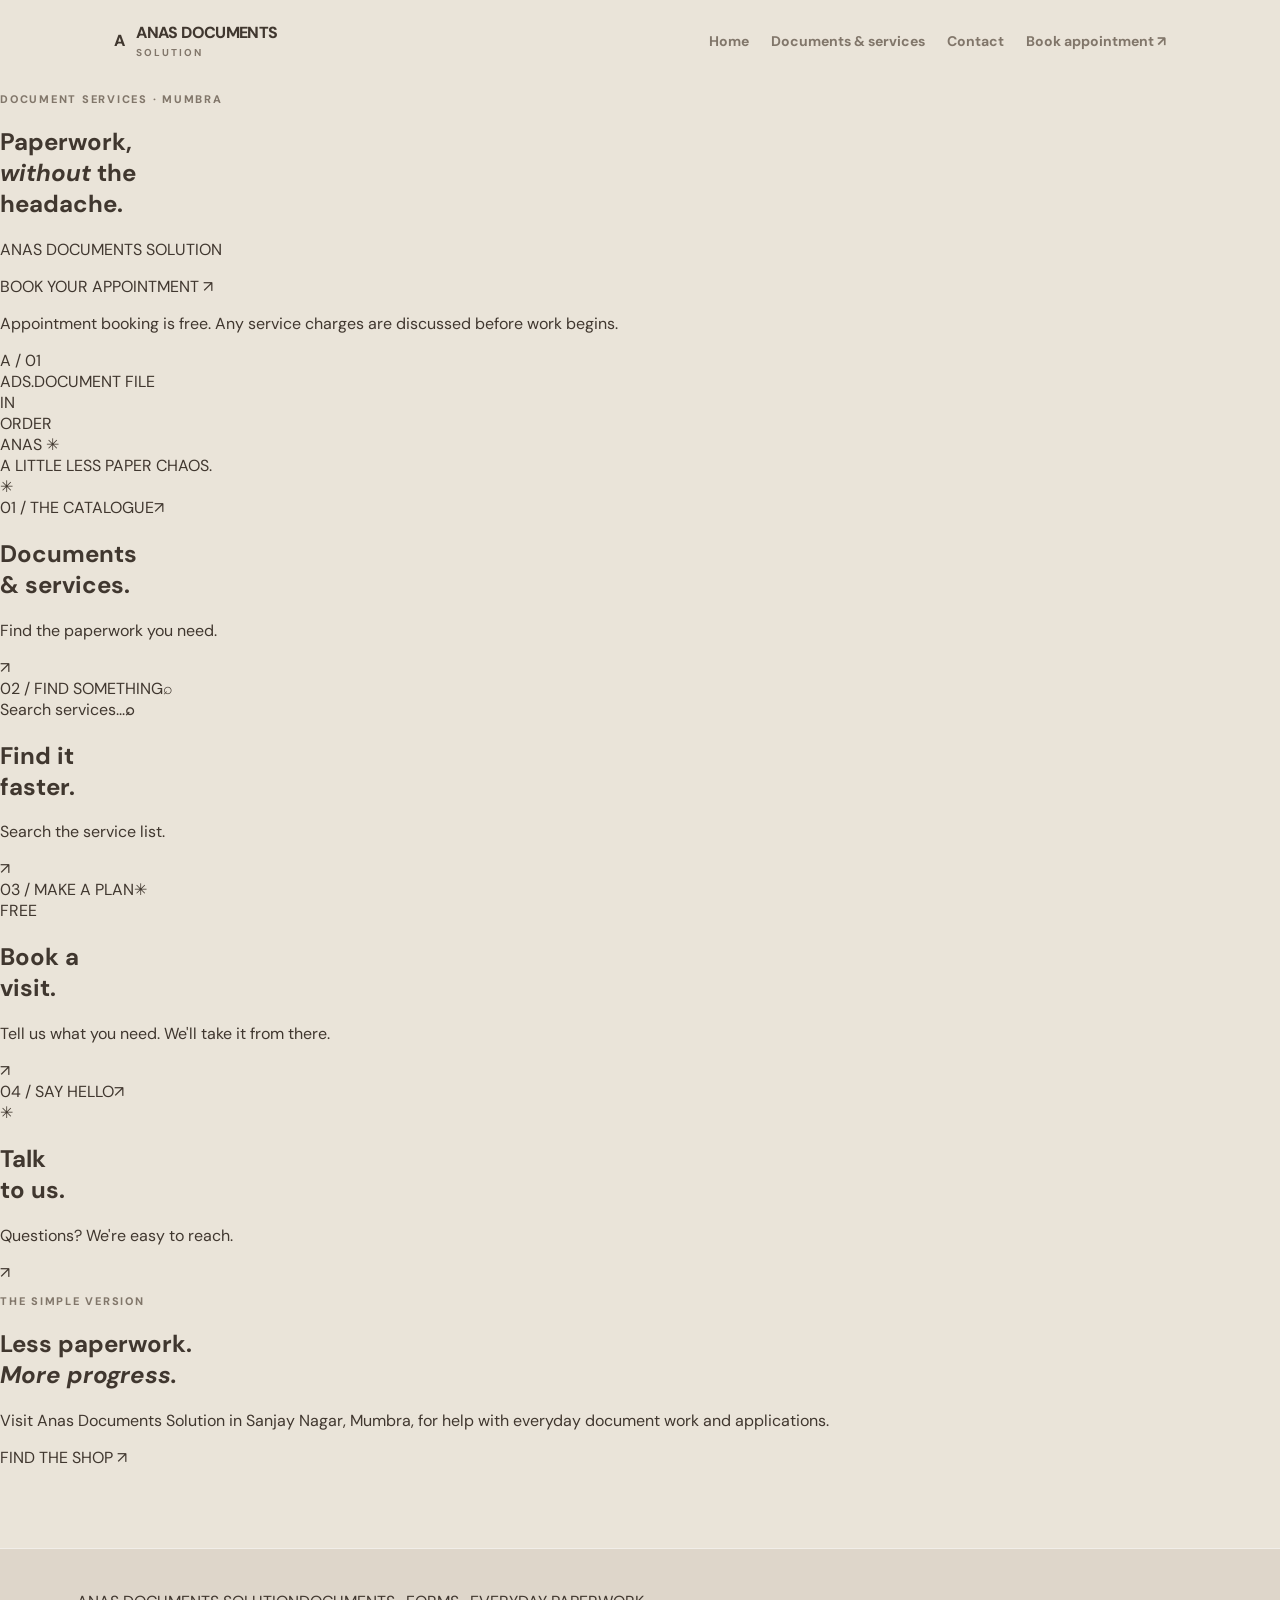
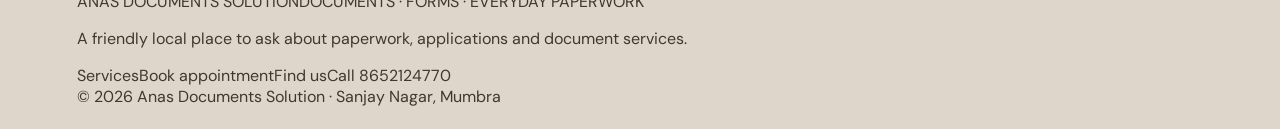
==== commit 6842bda4: "Add files via upload" ====
--- a/index.html
+++ b/index.html
@@ -1,51 +1,109 @@
 <!doctype html>
 <html lang="en">
 <head>
-<meta charset="utf-8">
-<meta name="viewport" content="width=device-width,initial-scale=1">
-<meta name="description" content="Anas Documents Solution — document services and free appointment booking in Sanjay Nagar, Mumbra.">
-<meta name="theme-color" content="#eae4d9">
-<title>Anas Documents Solution | Mumbra</title>
-<link rel="icon" href="assets/favicon.svg">
-<link rel="stylesheet" href="assets/style.css">
+  <meta charset="utf-8">
+  <meta name="viewport" content="width=device-width, initial-scale=1">
+  <meta name="description" content="Anas Documents Solution — document services and free appointment booking in Sanjay Nagar, Mumbra.">
+  <meta name="theme-color" content="#e9e3d8">
+  <title>Anas Documents Solution | Mumbra</title>
+  <link rel="icon" href="assets/favicon.svg">
+  <link rel="stylesheet" href="assets/style.css">
 </head>
 <body>
-<header>
+<header class="site-header">
   <a class="brand" href="index.html" aria-label="Anas Documents Solution home">
-    <span class="mark">A</span><span>ANAS DOCUMENTS<small>SOLUTION</small></span>
+    <span class="brand-mark">A</span>
+    <span class="brand-name">ANAS DOCUMENTS<small>SOLUTION</small></span>
   </a>
-  <button class="menu" aria-label="Open navigation" aria-expanded="false">☰</button>
-  <nav>
-    <a href="index.html">Home</a>
+  <button class="menu" type="button" aria-label="Open navigation" aria-expanded="false" aria-controls="site-nav">
+    <span></span><span></span>
+  </button>
+  <nav id="site-nav" aria-label="Main navigation">
+    <a class="current" href="index.html">Home</a>
     <a href="services.html">Documents &amp; services</a>
     <a href="contact.html">Contact</a>
+    <a class="nav-cta" href="booking.html">Book appointment <span aria-hidden="true">↗</span></a>
   </nav>
 </header>
+
 <main>
-  <section class="hero reveal">
-    <div class="eyebrow">A FRIENDLY PLACE FOR PAPERWORK · MUMBRA</div>
-    <h1 class="wordmark">Anas Documents Solution</h1>
-    <p class="hero-sub">Documents and services</p>
-    <a class="primary" href="booking.html">BOOK YOUR APPOINTMENT NOW <span aria-hidden="true">↗</span></a>
-    <p class="note">Appointment booking is free. Any service charges are confirmed with you before work begins.</p>
+  <section class="editorial-hero page-shell">
+    <div class="hero-copy reveal">
+      <p class="eyebrow"><span class="eyebrow-dot"></span> DOCUMENT SERVICES · MUMBRA</p>
+      <h1>Paperwork,<br><em>without</em> the<br>headache<span class="period">.</span></h1>
+      <p class="hero-description">ANAS DOCUMENTS SOLUTION</p>
+      <a class="button button-dark" href="booking.html">BOOK YOUR APPOINTMENT <span aria-hidden="true">↗</span></a>
+      <p class="micro-note">Appointment booking is free. Any service charges are discussed before work begins.</p>
+    </div>
+    <div class="hero-art reveal" aria-label="Document illustration">
+      <div class="art-index">A / 01</div>
+      <div class="paper paper-back"></div>
+      <div class="paper paper-front">
+        <div class="paper-top"><span>ADS.</span><span>DOCUMENT FILE</span></div>
+        <div class="paper-rule"></div>
+        <div class="paper-line long"></div><div class="paper-line"></div>
+        <div class="paper-line short"></div>
+        <div class="paper-stamp">IN<br>ORDER</div>
+        <div class="paper-sign">ANAS <span>✳</span></div>
+      </div>
+      <div class="art-caption">A LITTLE LESS PAPER CHAOS.</div>
+      <span class="art-star" aria-hidden="true">✳</span>
+    </div>
+  </section>
+
+  <section class="bento page-shell" aria-label="Explore the website">
+    <a class="bento-card bento-services reveal" href="services.html">
+      <div class="card-topline"><span>01 / THE CATALOGUE</span><span aria-hidden="true">↗</span></div>
+      <div class="card-illustration document-stack" aria-hidden="true"><i></i><i></i><i></i></div>
+      <div class="card-bottom">
+        <div><h2>Documents<br>&amp; services<span>.</span></h2><p>Find the paperwork you need.</p></div>
+        <span class="round-arrow" aria-hidden="true">↗</span>
+      </div>
+    </a>
+
+    <a class="bento-card bento-search reveal" href="services.html#serviceSearch">
+      <div class="card-topline"><span>02 / FIND SOMETHING</span><span aria-hidden="true">⌕</span></div>
+      <div class="search-graphic" aria-hidden="true"><span>Search services...</span><b>⌕</b></div>
+      <div class="card-bottom">
+        <div><h2>Find it<br>faster<span>.</span></h2><p>Search the service list.</p></div>
+        <span class="round-arrow" aria-hidden="true">↗</span>
+      </div>
+    </a>
+
+    <a class="bento-card bento-booking reveal" href="booking.html">
+      <div class="card-topline"><span>03 / MAKE A PLAN</span><span aria-hidden="true">✳</span></div>
+      <div class="booking-number">FREE</div>
+      <div class="card-bottom">
+        <div><h2>Book a<br>visit<span>.</span></h2><p>Tell us what you need. We'll take it from there.</p></div>
+        <span class="round-arrow" aria-hidden="true">↗</span>
+      </div>
+    </a>
+
+    <a class="bento-card bento-contact reveal" href="contact.html">
+      <div class="card-topline"><span>04 / SAY HELLO</span><span aria-hidden="true">↗</span></div>
+      <div class="contact-mark" aria-hidden="true">✳</div>
+      <div class="card-bottom">
+        <div><h2>Talk<br>to us<span>.</span></h2><p>Questions? We're easy to reach.</p></div>
+        <span class="round-arrow" aria-hidden="true">↗</span>
+      </div>
+    </a>
+  </section>
+
+  <section class="closing-note page-shell reveal">
+    <p class="eyebrow">THE SIMPLE VERSION</p>
+    <h2>Less paperwork.<br><em>More progress.</em></h2>
+    <p>Visit Anas Documents Solution in Sanjay Nagar, Mumbra, for help with everyday document work and applications.</p>
+    <a class="text-link" href="contact.html">FIND THE SHOP <span aria-hidden="true">↗</span></a>
   </section>
 </main>
-<footer>
-  <div class="foot">
-    <div>
-      <strong>ANAS DOCUMENTS SOLUTION</strong>
-      <small>DOCUMENTS · FORMS · EVERYDAY PAPERWORK</small>
-      <p>A friendly local place to ask about paperwork, applications and document services.</p>
-    </div>
-    <div class="footlinks">
-      <a href="services.html">Documents &amp; services</a>
-      <a href="booking.html">Book appointment</a>
-      <a href="contact.html">Find us</a>
-      <a href="tel:+918652124770">Call 8652124770</a>
-    </div>
+
+<footer class="site-footer">
+  <div class="footer-main page-shell">
+    <div><a class="footer-brand" href="index.html">ANAS DOCUMENTS SOLUTION<span>DOCUMENTS · FORMS · EVERYDAY PAPERWORK</span></a><p>A friendly local place to ask about paperwork, applications and document services.</p></div>
+    <div class="footer-links"><a href="services.html">Services</a><a href="booking.html">Book appointment</a><a href="contact.html">Find us</a><a href="tel:+918652124770">Call 8652124770</a></div>
   </div>
-  <div class="copy">© <span data-year></span> Anas Documents Solution · Sanjay Nagar, Mumbra</div>
+  <div class="footer-bottom page-shell">© <span data-year></span> Anas Documents Solution <span>·</span> Sanjay Nagar, Mumbra</div>
 </footer>
 <script src="assets/app.js"></script>
 </body>
-</html>
+</html>
--- a/assets/style.css
+++ b/assets/style.css
@@ -1,3 +1,110 @@
-
-@import url('https://fonts.googleapis.com/css2?family=DM+Sans:wght@400;500;700;800&family=Manrope:wght@600;700;800&family=DM+Mono&display=swap');
-:root{--blue:#244b83;--dark:#18365f;--paper:#fbf8f1;--white:#fffdf8;--gold:#e7b968;--mint:#c8dfd2;--ink:#172334;--muted:#657080;--line:#ded9ce;--shadow:0 16px 44px #20334a12}*{box-sizing:border-box}html{scroll-behavior:smooth}body{margin:0;background:var(--paper);color:var(--ink);font-family:'DM Sans',sans-serif;cursor:none}a{color:inherit;text-decoration:none}button,input,textarea,select{font:inherit}button{cursor:none}::selection{background:var(--gold)}.cursor{position:fixed;z-index:99;left:0;top:0;width:14px;height:14px;border:2px solid var(--blue);border-radius:50%;pointer-events:none;transform:translate(-50%,-50%);transition:.18s}.cursor.big{width:36px;height:36px;background:#e7b96855}header{max-width:1160px;margin:auto;padding:22px 5vw;display:flex;align-items:center;justify-content:space-between;gap:20px}.brand{display:flex;align-items:center;gap:11px;font-weight:800;color:var(--blue);letter-spacing:-.04em}.mark{width:42px;height:42px;border-radius:14px;background:var(--blue);color:white;display:grid;place-items:center;font:26px Georgia;box-shadow:4px 4px var(--gold)}.brand small{display:block;font:10px 'DM Mono';letter-spacing:.16em;color:var(--muted);margin-top:3px}nav{display:flex;align-items:center;gap:23px;font-size:14px;font-weight:700;color:#536176}nav a:hover{color:var(--blue)}.navcta{background:var(--blue);color:white;padding:12px 17px;border-radius:99px}.menu{display:none;background:white;border:1px solid var(--line);padding:10px;border-radius:12px;color:var(--blue)}.hero{max-width:1080px;margin:32px auto 65px;padding:78px 6vw 64px;text-align:center;background:var(--white);border:1px solid var(--line);border-radius:32px;box-shadow:var(--shadow);position:relative;overflow:hidden}.hero:before,.hero:after{content:'';position:absolute;border-radius:50%;pointer-events:none}.hero:before{width:220px;height:220px;background:#e8c88755;left:-100px;top:-100px}.hero:after{width:180px;height:180px;background:#c8dfd277;right:-70px;bottom:-80px}.eyebrow,.kicker{position:relative;z-index:1;font:11px 'DM Mono';letter-spacing:.14em;color:var(--muted);text-transform:uppercase}.hero h1{position:relative;z-index:1;margin:25px 0 14px;color:var(--blue);font:800 clamp(40px,8vw,84px)/.98 Manrope,sans-serif;letter-spacing:-.075em}.wordmark span{display:inline-block;transition:transform .22s,color .22s;transform-origin:50% 90%}.wordmark span:hover{transform:translateY(-13px) rotate(-5deg) scale(1.12);color:#b57e36}.hero-sub{font-size:clamp(19px,3vw,26px);color:#596779;margin:0 0 36px}.primary{display:inline-flex;align-items:center;justify-content:center;gap:12px;background:var(--blue);color:white;padding:17px 25px;border-radius:99px;font-weight:800;box-shadow:0 7px var(--dark);transition:.18s}.primary:hover{transform:translateY(-3px);box-shadow:0 10px var(--dark)}.primary:active{transform:scale(.97)}.note{font-size:12px;color:var(--muted);margin-top:19px}.trust{display:flex;justify-content:center;gap:25px;flex-wrap:wrap;margin:0 auto 65px;color:var(--muted);font-size:13px}.trust span:before{content:'●';color:#8eaf9b;margin-right:8px}.section{max-width:1080px;margin:0 auto 80px;padding:0 6vw}.head{display:flex;justify-content:space-between;align-items:end;gap:20px;margin-bottom:24px}.section h2{font:800 clamp(28px,4vw,43px)/1.05 Manrope;color:var(--blue);letter-spacing:-.06em;margin:9px 0}.intro{max-width:480px;color:var(--muted);line-height:1.65}.welcome{display:grid;grid-template-columns:1.2fr .8fr;gap:20px;align-items:center;background:var(--mint);padding:30px;border-radius:24px}.welcome h3{font-size:26px;letter-spacing:-.05em;margin:0 0 8px}.welcome p{color:#4e625b;line-height:1.6;margin:0}.folder{justify-self:end;width:115px;height:115px;border-radius:32px;background:#fff9ed;display:grid;place-items:center;font-size:52px;transform:rotate(5deg)}.pagehead{max-width:1080px;margin:35px auto 28px;padding:0 6vw}.pagehead h1{font:800 clamp(38px,6vw,64px)/1 Manrope;color:var(--blue);letter-spacing:-.07em;margin:14px 0}.pagehead p{max-width:680px;color:var(--muted);font-size:18px;line-height:1.6}.searchwrap,.filters,.grid{max-width:1080px;margin:0 auto;padding:0 6vw}.search{display:flex;align-items:center;gap:12px;background:var(--white);border:1px solid var(--line);border-radius:17px;padding:7px 18px;box-shadow:var(--shadow)}.search b{font-size:24px;color:var(--blue)}.search input{width:100%;border:0;outline:0;background:transparent;padding:14px 0}.filters{display:flex;gap:8px;flex-wrap:wrap;margin-top:18px;margin-bottom:23px}.filter{border:1px solid var(--line);background:transparent;border-radius:99px;padding:9px 14px;color:var(--muted);font-size:12px;font-weight:700}.filter.active,.filter:hover{background:var(--blue);color:white;border-color:var(--blue)}.grid{display:grid;grid-template-columns:repeat(2,minmax(0,1fr));gap:13px}.card{background:var(--white);border:1px solid var(--line);border-radius:19px;padding:20px;display:flex;gap:15px;min-height:135px;transition:.2s}.card:hover{transform:translateY(-4px);box-shadow:var(--shadow);border-color:#c5b27f}.ico{width:46px;height:46px;flex:0 0 46px;border-radius:15px;background:#f2ead9;display:grid;place-items:center;font-size:22px}.card h3{color:var(--blue);font-size:16px;margin:2px 0 7px}.card p{color:var(--muted);font-size:13px;line-height:1.5;margin:0}.card a{display:inline-block;color:#997039;font-size:12px;font-weight:800;margin-top:10px}.empty{grid-column:1/-1;text-align:center;background:white;border:1px dashed var(--line);padding:30px;border-radius:18px;color:var(--muted)}.strip{max-width:960px;margin:60px auto;padding:30px 6vw;background:#f0e4ca;border-radius:24px;display:flex;justify-content:space-between;align-items:center;gap:20px}.strip h2{color:var(--blue);margin:0;font-size:26px}.strip p{color:#6d665a;margin:6px 0}.formwrap{max-width:700px;margin:0 auto;padding:0 6vw}.form{background:var(--white);border:1px solid var(--line);border-radius:23px;padding:25px;box-shadow:var(--shadow)}label{display:block;margin:15px 0;font-size:13px;font-weight:700;color:#46566a}input,textarea,select{width:100%;margin-top:7px;padding:14px;border:1px solid var(--line);border-radius:12px;background:#fffefa;color:var(--ink);outline:none}.form button{width:100%;border:0;margin-top:10px}.info-grid{max-width:950px;margin:0 auto;padding:0 6vw;display:grid;grid-template-columns:1fr 1fr;gap:14px}.info{background:var(--white);border:1px solid var(--line);border-radius:20px;padding:24px}.info h3{color:var(--blue)}.info p{color:var(--muted);line-height:1.6}.info a{color:var(--blue);font-weight:800}.reveal{opacity:0;transform:translateY(16px);transition:.6s}.reveal.in{opacity:1;transform:none}footer{background:var(--dark);color:#f7f4eb;padding:42px 6vw 22px;margin-top:80px}.foot{max-width:1080px;margin:auto;display:flex;justify-content:space-between;gap:25px}.foot strong{font-size:20px}.foot small{display:block;color:#c9d5e3;font:10px 'DM Mono';letter-spacing:.13em;margin-top:6px}.foot p{color:#c5d0dc;max-width:380px;line-height:1.6;font-size:13px}.footlinks{display:flex;gap:16px;flex-wrap:wrap;color:#e8d8b7;font-size:13px}.copy{max-width:1080px;margin:28px auto 0;padding-top:17px;border-top:1px solid #ffffff25;color:#aebdcc;font-size:12px}@media(max-width:700px){body,button{cursor:auto}.cursor{display:none}header{padding:16px 5vw}.menu{display:block}nav{display:none;position:absolute;z-index:20;top:70px;left:5vw;right:5vw;background:var(--white);border:1px solid var(--line);border-radius:17px;padding:18px;box-shadow:var(--shadow);flex-direction:column;align-items:stretch}nav.open{display:flex}.hero{margin:18px 4vw 45px;padding:62px 5vw 52px;border-radius:24px}.hero h1{font-size:clamp(38px,11vw,65px)}.head{display:block}.welcome{grid-template-columns:1fr}.folder{justify-self:start;width:75px;height:75px;font-size:36px}.grid{grid-template-columns:1fr}.strip{margin:45px 5vw;display:block}.strip .primary{margin-top:17px}.info-grid{grid-template-columns:1fr}.foot{display:block}.footlinks{margin-top:20px}}@media(prefers-reduced-motion:reduce){*{scroll-behavior:auto!important;transition:none!important;animation:none!important}}
+@import url('https://fonts.googleapis.com/css2?family=DM+Sans:wght@400;500;600;700;800&family=Manrope:wght@600;700;800&display=swap');
+:root{
+  --bg:#eae4d9;--surface:#f6f1e8;--surface2:#eee7dc;--ink:#40372f;
+  --muted:#81766a;--accent:#967657;--accent-dark:#765a40;--sage:#a9b39d;
+  --line:#ddd3c5;--clay-shadow:9px 9px 20px #c9c0b4,-9px -9px 20px #fffdf5;
+  --clay-soft:6px 6px 14px #cbc2b6,-6px -6px 14px #fffdf6;
+  --inset:inset 5px 5px 10px #d0c8bd,inset -5px -5px 10px #fffaf0
+}
+*{box-sizing:border-box}
+html{scroll-behavior:smooth}
+body{margin:0;background:var(--bg);color:var(--ink);font-family:'DM Sans',sans-serif;cursor:auto}
+a{color:inherit;text-decoration:none}
+button,input,textarea,select{font:inherit}
+button{cursor:pointer}
+::selection{background:#c9b49b;color:#342a22}
+.cursor{display:none}
+header{max-width:1180px;margin:auto;padding:22px 5vw;display:flex;align-items:center;justify-content:space-between;gap:20px}
+.brand{display:flex;align-items:center;gap:12px;font-weight:800;color:var(--ink);letter-spacing:-.04em}
+.mark{width:46px;height:46px;border-radius:16px;background:var(--surface);color:var(--accent-dark);display:grid;place-items:center;font:27px Georgia;box-shadow:var(--clay-soft);border:1px solid #ffffff80}
+.brand small{display:block;font-size:10px;font-weight:700;letter-spacing:.2em;color:var(--muted);margin-top:3px}
+nav{display:flex;align-items:center;gap:22px;font-size:14px;font-weight:700;color:var(--muted)}
+nav a{transition:color .2s,transform .2s}
+nav a:hover{color:var(--accent-dark);transform:translateY(-1px)}
+.navcta{background:var(--surface);color:var(--accent-dark);padding:12px 18px;border-radius:16px;box-shadow:var(--clay-soft);border:1px solid #fff9}
+.menu{display:none;background:var(--surface);border:0;padding:11px 14px;border-radius:14px;color:var(--accent-dark);box-shadow:var(--clay-soft)}
+.hero{max-width:1080px;min-height:470px;margin:34px auto 58px;padding:88px 6vw 78px;text-align:center;background:var(--surface);border:1px solid #fff9;border-radius:42px;box-shadow:var(--clay-shadow);position:relative;overflow:hidden;display:flex;flex-direction:column;align-items:center;justify-content:center}
+.hero:before,.hero:after{content:'';position:absolute;border-radius:50%;pointer-events:none;filter:blur(1px)}
+.hero:before{width:220px;height:220px;background:linear-gradient(145deg,#fff9ef,#e1d7c8);left:-105px;top:-105px;box-shadow:var(--clay-soft)}
+.hero:after{width:180px;height:180px;background:linear-gradient(145deg,#e1e6d9,#cbd3c2);right:-75px;bottom:-80px;box-shadow:var(--clay-soft)}
+.eyebrow,.kicker{position:relative;z-index:1;font-size:11px;font-weight:800;letter-spacing:.16em;color:var(--muted);text-transform:uppercase}
+.hero h1{position:relative;z-index:1;margin:24px 0 12px;color:var(--ink);font:800 clamp(42px,8vw,82px)/.98 Manrope,sans-serif;letter-spacing:-.075em;max-width:900px}
+.wordmark span{display:inline-block;transition:transform .22s,color .22s;transform-origin:50% 90%}
+.wordmark span:hover{transform:translateY(-7px) rotate(-3deg);color:var(--accent)}
+.hero-sub{font-size:clamp(19px,3vw,26px);font-weight:600;color:var(--muted);margin:0 0 35px}
+.primary{display:inline-flex;align-items:center;justify-content:center;gap:12px;background:linear-gradient(145deg,#a98a6b,#896849);color:#fffaf2;padding:17px 27px;border:1px solid #c1a789;border-radius:19px;font-weight:800;letter-spacing:.015em;box-shadow:7px 7px 14px #c7bdaf,-6px -6px 13px #fffaf1;transition:transform .18s,box-shadow .18s}
+.primary:hover{transform:translateY(-3px);box-shadow:9px 10px 17px #c4b9aa,-7px -7px 14px #fffaf1}
+.primary:active{transform:translateY(1px);box-shadow:var(--inset)}
+.note{font-size:12px;color:var(--muted);margin-top:19px}
+.trust{display:flex;justify-content:center;gap:25px;flex-wrap:wrap;margin:0 auto 65px;color:var(--muted);font-size:13px}
+.trust span:before{content:'✦';color:var(--sage);margin-right:8px}
+.section{max-width:1080px;margin:0 auto 80px;padding:0 6vw}
+.head{display:flex;justify-content:space-between;align-items:end;gap:20px;margin-bottom:24px}
+.section h2{font:800 clamp(28px,4vw,43px)/1.05 Manrope;color:var(--ink);letter-spacing:-.06em;margin:9px 0}
+.intro{max-width:480px;color:var(--muted);line-height:1.65}
+.welcome{display:grid;grid-template-columns:1.2fr .8fr;gap:20px;align-items:center;background:var(--surface);padding:32px;border-radius:28px;box-shadow:var(--clay-soft);border:1px solid #fff9}
+.welcome h3{font-size:26px;letter-spacing:-.05em;margin:0 0 8px}
+.welcome p{color:var(--muted);line-height:1.7;margin:0}
+.folder{justify-self:end;width:115px;height:115px;border-radius:30px;background:var(--surface2);display:grid;place-items:center;font-size:52px;box-shadow:var(--inset);transform:rotate(4deg)}
+.pagehead{max-width:1080px;margin:38px auto 28px;padding:0 6vw}
+.pagehead h1{font:800 clamp(38px,6vw,64px)/1 Manrope;color:var(--ink);letter-spacing:-.07em;margin:14px 0}
+.pagehead p{max-width:680px;color:var(--muted);font-size:18px;line-height:1.65}
+.searchwrap,.filters,.grid{max-width:1080px;margin:0 auto;padding:0 6vw}
+.search{display:flex;align-items:center;gap:12px;background:var(--surface);border:1px solid #fff9;border-radius:20px;padding:7px 20px;box-shadow:var(--inset)}
+.search b{font-size:25px;color:var(--accent)}
+.search input{width:100%;border:0;outline:0;background:transparent;padding:14px 0;box-shadow:none;margin:0}
+.filters{display:flex;gap:10px;flex-wrap:wrap;margin-top:19px;margin-bottom:24px}
+.filter{border:0;background:var(--surface);border-radius:14px;padding:10px 15px;color:var(--muted);font-size:12px;font-weight:800;box-shadow:var(--clay-soft);transition:.18s}
+.filter.active,.filter:hover{background:#ded4c6;color:var(--accent-dark);box-shadow:var(--inset)}
+.grid{display:grid;grid-template-columns:repeat(2,minmax(0,1fr));gap:17px}
+.card{background:var(--surface);border:1px solid #fff9;border-radius:24px;padding:22px;display:flex;gap:16px;min-height:135px;box-shadow:var(--clay-soft);transition:transform .2s,box-shadow .2s}
+.card:hover{transform:translateY(-4px);box-shadow:10px 12px 20px #c8beb1,-8px -8px 17px #fffaf2}
+.ico{width:50px;height:50px;flex:0 0 50px;border-radius:17px;background:var(--surface2);display:grid;place-items:center;font-size:23px;box-shadow:var(--inset)}
+.card h3{color:var(--ink);font-size:16px;margin:2px 0 7px}
+.card p{color:var(--muted);font-size:13px;line-height:1.55;margin:0}
+.card a{display:inline-block;color:var(--accent-dark);font-size:12px;font-weight:800;margin-top:10px}
+.empty{grid-column:1/-1;text-align:center;background:var(--surface);box-shadow:var(--clay-soft);padding:30px;border-radius:20px;color:var(--muted)}
+.strip{max-width:960px;margin:60px auto;padding:30px 6vw;background:var(--surface);border-radius:28px;box-shadow:var(--clay-shadow);border:1px solid #fff9;display:flex;justify-content:space-between;align-items:center;gap:20px}
+.strip h2{color:var(--ink);margin:0;font-size:26px}
+.strip p{color:var(--muted);margin:6px 0}
+.formwrap{max-width:700px;margin:0 auto;padding:0 6vw}
+.form{background:var(--surface);border:1px solid #fff9;border-radius:28px;padding:28px;box-shadow:var(--clay-shadow)}
+label{display:block;margin:16px 0;font-size:13px;font-weight:800;color:var(--ink)}
+input,textarea,select{width:100%;margin-top:8px;padding:15px 16px;border:1px solid #fff9;border-radius:15px;background:var(--surface2);color:var(--ink);outline:none;box-shadow:var(--inset)}
+input:focus,textarea:focus,select:focus{border-color:#b69b7c;box-shadow:inset 3px 3px 7px #d0c8bd,inset -3px -3px 7px #fffaf0,0 0 0 3px #b69b7c25}
+.form button{width:100%;border:0;margin-top:10px}
+.form .note{line-height:1.6}
+.info-grid{max-width:950px;margin:0 auto;padding:0 6vw;display:grid;grid-template-columns:1fr 1fr;gap:18px}
+.info{background:var(--surface);border:1px solid #fff9;border-radius:25px;padding:26px;box-shadow:var(--clay-soft)}
+.info h3{color:var(--ink);font-size:22px}
+.info p{color:var(--muted);line-height:1.7}
+.info a{color:var(--accent-dark);font-weight:800}
+.reveal{opacity:0;transform:translateY(16px);transition:.6s}
+.reveal.in{opacity:1;transform:none}
+footer{background:#ded6ca;color:var(--ink);padding:42px 6vw 22px;margin-top:80px;border-top:1px solid #fff9}
+.foot{max-width:1080px;margin:auto;display:flex;justify-content:space-between;gap:25px}
+.foot strong{font-size:20px;letter-spacing:-.03em}
+.foot small{display:block;color:var(--muted);font-size:10px;font-weight:800;letter-spacing:.13em;margin-top:6px}
+.foot p{color:var(--muted);max-width:380px;line-height:1.6;font-size:13px}
+.footlinks{display:flex;gap:16px;flex-wrap:wrap;color:var(--accent-dark);font-size:13px;font-weight:700}
+.copy{max-width:1080px;margin:28px auto 0;padding-top:17px;border-top:1px solid #c9bfb1;color:var(--muted);font-size:12px}
+@media(max-width:700px){
+  header{padding:16px 5vw}
+  .menu{display:block}
+  nav{display:none;position:absolute;z-index:20;top:70px;left:5vw;right:5vw;background:var(--surface);border:1px solid #fff9;border-radius:20px;padding:18px;box-shadow:var(--clay-shadow);flex-direction:column;align-items:stretch}
+  nav.open{display:flex}
+  .navcta{text-align:center}
+  .hero{min-height:410px;margin:18px 4vw 45px;padding:62px 5vw 55px;border-radius:30px}
+  .hero h1{font-size:clamp(39px,11vw,65px)}
+  .head{display:block}
+  .welcome{grid-template-columns:1fr}
+  .folder{justify-self:start;width:78px;height:78px;font-size:36px}
+  .grid{grid-template-columns:1fr}
+  .strip{margin:45px 5vw;display:block}
+  .strip .primary{margin-top:17px}
+  .info-grid{grid-template-columns:1fr}
+  .foot{display:block}
+  .footlinks{margin-top:20px}
+  .form{padding:21px}
+}
+@media(prefers-reduced-motion:reduce){*{scroll-behavior:auto!important;transition:none!important;animation:none!important}}
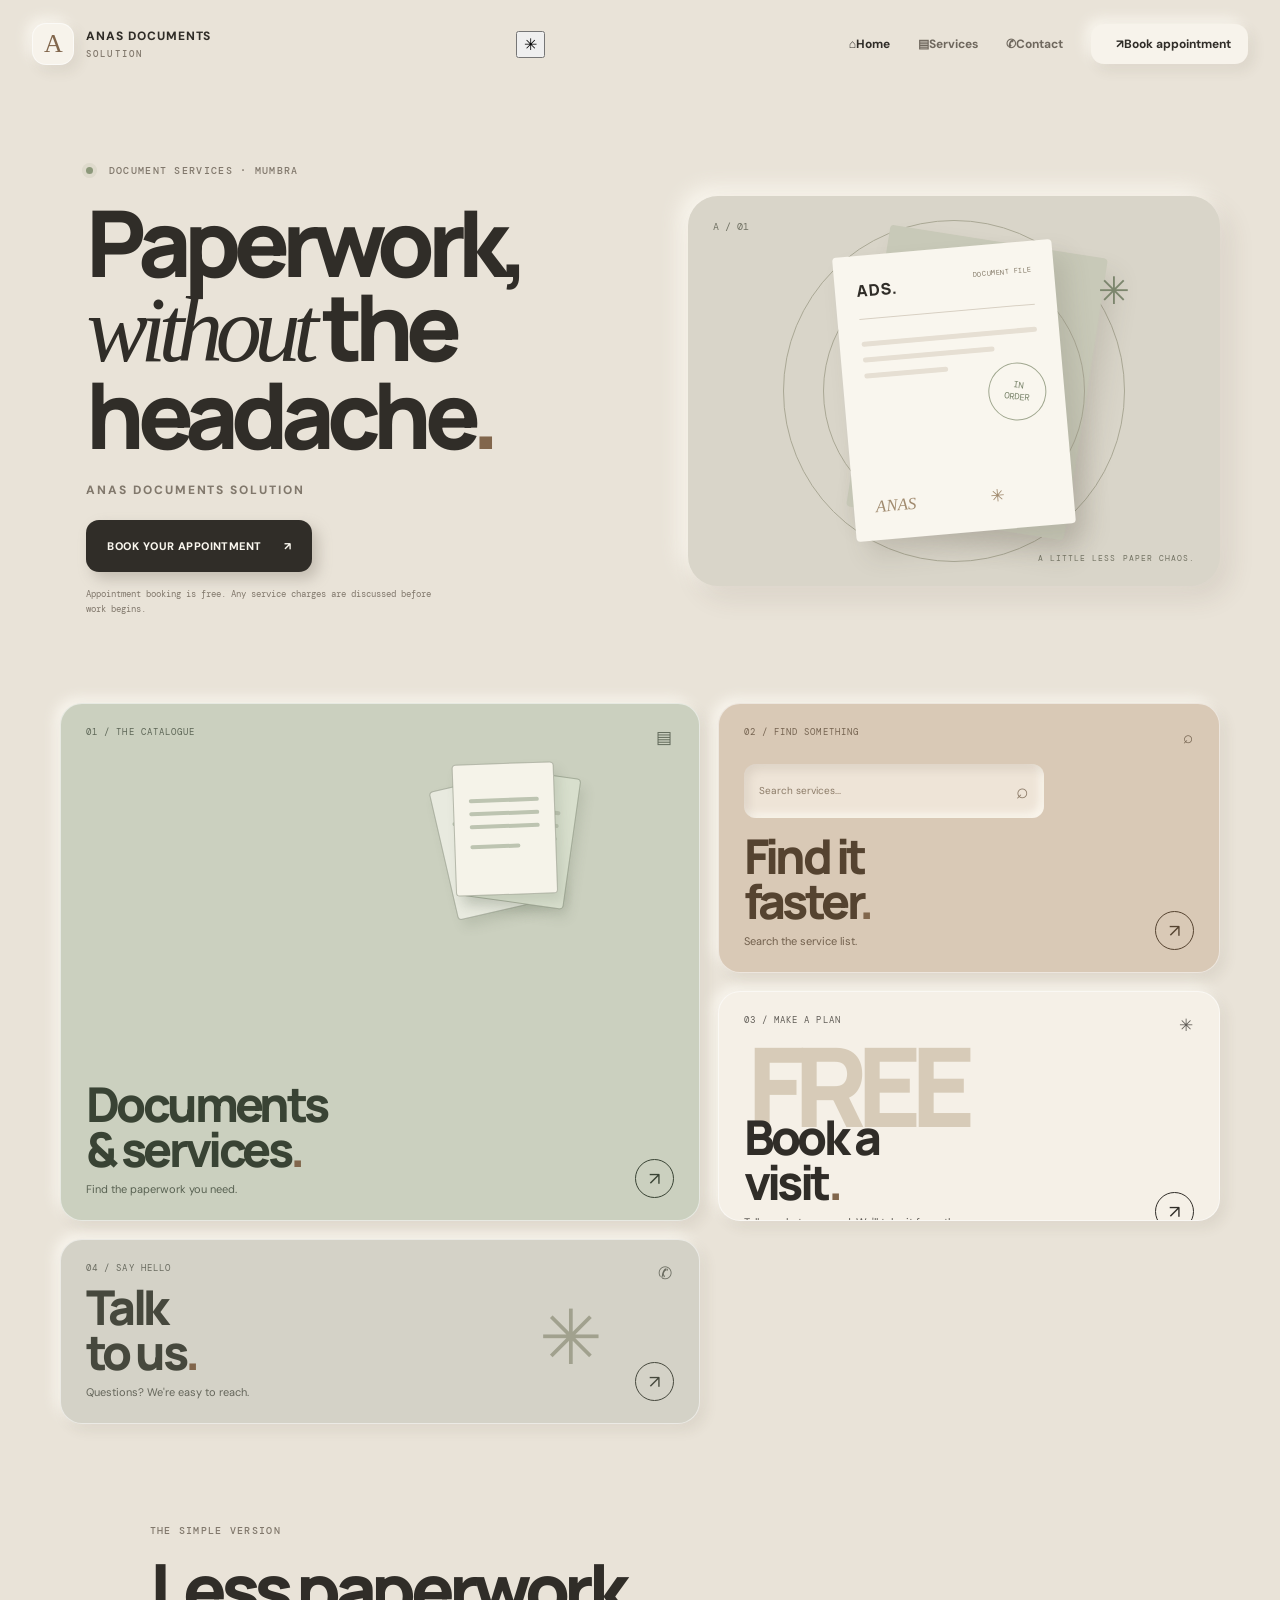
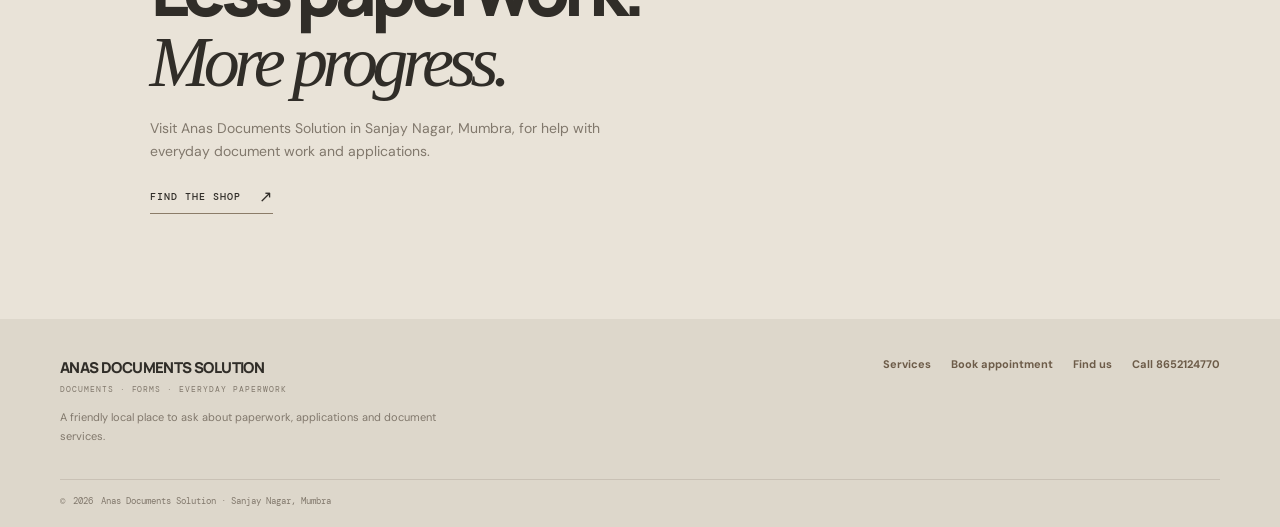
==== commit d8e5236a: "Add files via upload" ====
--- a/index.html
+++ b/index.html
@@ -1,109 +1,32 @@
 <!doctype html>
 <html lang="en">
 <head>
-  <meta charset="utf-8">
-  <meta name="viewport" content="width=device-width, initial-scale=1">
-  <meta name="description" content="Anas Documents Solution — document services and free appointment booking in Sanjay Nagar, Mumbra.">
-  <meta name="theme-color" content="#e9e3d8">
-  <title>Anas Documents Solution | Mumbra</title>
-  <link rel="icon" href="assets/favicon.svg">
-  <link rel="stylesheet" href="assets/style.css">
-</head>
-<body>
+<meta charset="utf-8"><meta name="viewport" content="width=device-width,initial-scale=1">
+<meta name="description" content="Anas Documents Solution in Sanjay Nagar, Mumbra. Explore document services and request a free appointment.">
+<meta name="theme-color" content="#e9e3d8"><title>Anas Documents Solution | Mumbra</title>
+<link rel="icon" type="image/svg+xml" href="assets/favicon.svg"><link rel="stylesheet" href="assets/style.css">
+</head><body>
 <header class="site-header">
-  <a class="brand" href="index.html" aria-label="Anas Documents Solution home">
-    <span class="brand-mark">A</span>
-    <span class="brand-name">ANAS DOCUMENTS<small>SOLUTION</small></span>
-  </a>
-  <button class="menu" type="button" aria-label="Open navigation" aria-expanded="false" aria-controls="site-nav">
-    <span></span><span></span>
-  </button>
-  <nav id="site-nav" aria-label="Main navigation">
-    <a class="current" href="index.html">Home</a>
-    <a href="services.html">Documents &amp; services</a>
-    <a href="contact.html">Contact</a>
-    <a class="nav-cta" href="booking.html">Book appointment <span aria-hidden="true">↗</span></a>
-  </nav>
+<a class="brand" href="index.html" aria-label="Anas Documents Solution home"><span class="brand-mark">A</span><span class="brand-name">ANAS DOCUMENTS<small>SOLUTION</small></span></a>
+<div class="header-actions"><button class="menu" aria-label="Open navigation" aria-expanded="false" aria-controls="site-nav"><span></span><span></span></button><button class="theme-trigger" aria-label="Open website settings" aria-controls="customizer" aria-expanded="false">✳</button></div>
+<nav id="site-nav" aria-label="Main navigation"><a class="current" href="index.html" aria-label="Home"><span>⌂</span><b>Home</b></a><a href="services.html" aria-label="Services"><span>▤</span><b>Services</b></a><a href="contact.html" aria-label="Contact"><span>✆</span><b>Contact</b></a><a class="nav-cta" href="booking.html" aria-label="Book appointment"><span>↗</span><b>Book appointment</b></a></nav>
 </header>
-
 <main>
-  <section class="editorial-hero page-shell">
-    <div class="hero-copy reveal">
-      <p class="eyebrow"><span class="eyebrow-dot"></span> DOCUMENT SERVICES · MUMBRA</p>
-      <h1>Paperwork,<br><em>without</em> the<br>headache<span class="period">.</span></h1>
-      <p class="hero-description">ANAS DOCUMENTS SOLUTION</p>
-      <a class="button button-dark" href="booking.html">BOOK YOUR APPOINTMENT <span aria-hidden="true">↗</span></a>
-      <p class="micro-note">Appointment booking is free. Any service charges are discussed before work begins.</p>
-    </div>
-    <div class="hero-art reveal" aria-label="Document illustration">
-      <div class="art-index">A / 01</div>
-      <div class="paper paper-back"></div>
-      <div class="paper paper-front">
-        <div class="paper-top"><span>ADS.</span><span>DOCUMENT FILE</span></div>
-        <div class="paper-rule"></div>
-        <div class="paper-line long"></div><div class="paper-line"></div>
-        <div class="paper-line short"></div>
-        <div class="paper-stamp">IN<br>ORDER</div>
-        <div class="paper-sign">ANAS <span>✳</span></div>
-      </div>
-      <div class="art-caption">A LITTLE LESS PAPER CHAOS.</div>
-      <span class="art-star" aria-hidden="true">✳</span>
-    </div>
-  </section>
-
-  <section class="bento page-shell" aria-label="Explore the website">
-    <a class="bento-card bento-services reveal" href="services.html">
-      <div class="card-topline"><span>01 / THE CATALOGUE</span><span aria-hidden="true">↗</span></div>
-      <div class="card-illustration document-stack" aria-hidden="true"><i></i><i></i><i></i></div>
-      <div class="card-bottom">
-        <div><h2>Documents<br>&amp; services<span>.</span></h2><p>Find the paperwork you need.</p></div>
-        <span class="round-arrow" aria-hidden="true">↗</span>
-      </div>
-    </a>
-
-    <a class="bento-card bento-search reveal" href="services.html#serviceSearch">
-      <div class="card-topline"><span>02 / FIND SOMETHING</span><span aria-hidden="true">⌕</span></div>
-      <div class="search-graphic" aria-hidden="true"><span>Search services...</span><b>⌕</b></div>
-      <div class="card-bottom">
-        <div><h2>Find it<br>faster<span>.</span></h2><p>Search the service list.</p></div>
-        <span class="round-arrow" aria-hidden="true">↗</span>
-      </div>
-    </a>
-
-    <a class="bento-card bento-booking reveal" href="booking.html">
-      <div class="card-topline"><span>03 / MAKE A PLAN</span><span aria-hidden="true">✳</span></div>
-      <div class="booking-number">FREE</div>
-      <div class="card-bottom">
-        <div><h2>Book a<br>visit<span>.</span></h2><p>Tell us what you need. We'll take it from there.</p></div>
-        <span class="round-arrow" aria-hidden="true">↗</span>
-      </div>
-    </a>
-
-    <a class="bento-card bento-contact reveal" href="contact.html">
-      <div class="card-topline"><span>04 / SAY HELLO</span><span aria-hidden="true">↗</span></div>
-      <div class="contact-mark" aria-hidden="true">✳</div>
-      <div class="card-bottom">
-        <div><h2>Talk<br>to us<span>.</span></h2><p>Questions? We're easy to reach.</p></div>
-        <span class="round-arrow" aria-hidden="true">↗</span>
-      </div>
-    </a>
-  </section>
-
-  <section class="closing-note page-shell reveal">
-    <p class="eyebrow">THE SIMPLE VERSION</p>
-    <h2>Less paperwork.<br><em>More progress.</em></h2>
-    <p>Visit Anas Documents Solution in Sanjay Nagar, Mumbra, for help with everyday document work and applications.</p>
-    <a class="text-link" href="contact.html">FIND THE SHOP <span aria-hidden="true">↗</span></a>
-  </section>
+<section class="editorial-hero page-shell">
+<div class="hero-copy reveal"><p class="eyebrow"><span class="eyebrow-dot"></span> DOCUMENT SERVICES · MUMBRA</p>
+<h1>Paperwork,<br><em>without</em> the<br>headache<span class="period">.</span></h1>
+<p class="hero-description">ANAS DOCUMENTS SOLUTION</p>
+<a class="button button-dark" href="booking.html">BOOK YOUR APPOINTMENT <span>↗</span></a>
+<p class="micro-note">Appointment booking is free. Any service charges are discussed before work begins.</p></div>
+<div class="hero-art reveal" aria-label="Illustration of an organised document"><div class="art-index">A / 01</div><div class="paper paper-back"></div><div class="paper paper-front"><div class="paper-top"><span>ADS.</span><span>DOCUMENT FILE</span></div><div class="paper-rule"></div><div class="paper-line long"></div><div class="paper-line"></div><div class="paper-line short"></div><div class="paper-stamp">IN<br>ORDER</div><div class="paper-sign">ANAS <span>✳</span></div></div><div class="art-caption">A LITTLE LESS PAPER CHAOS.</div><span class="art-star">✳</span></div>
+</section>
+<section class="bento page-shell" aria-label="Explore the website">
+<a class="bento-card bento-services reveal" href="services.html"><div class="card-topline"><span>01 / THE CATALOGUE</span><span>▤</span></div><div class="document-stack"><i></i><i></i><i></i></div><div class="card-bottom"><div><h2>Documents<br>&amp; services<span>.</span></h2><p>Find the paperwork you need.</p></div><span class="round-arrow">↗</span></div></a>
+<a class="bento-card bento-search reveal" href="services.html#serviceSearch"><div class="card-topline"><span>02 / FIND SOMETHING</span><span>⌕</span></div><div class="search-graphic"><span>Search services...</span><b>⌕</b></div><div class="card-bottom"><div><h2>Find it<br>faster<span>.</span></h2><p>Search the service list.</p></div><span class="round-arrow">↗</span></div></a>
+<a class="bento-card bento-booking reveal" href="booking.html"><div class="card-topline"><span>03 / MAKE A PLAN</span><span>✳</span></div><div class="booking-number">FREE</div><div class="card-bottom"><div><h2>Book a<br>visit<span>.</span></h2><p>Tell us what you need. We'll take it from there.</p></div><span class="round-arrow">↗</span></div></a>
+<a class="bento-card bento-contact reveal" href="contact.html"><div class="card-topline"><span>04 / SAY HELLO</span><span>✆</span></div><div class="contact-mark">✳</div><div class="card-bottom"><div><h2>Talk<br>to us<span>.</span></h2><p>Questions? We're easy to reach.</p></div><span class="round-arrow">↗</span></div></a>
+</section>
+<section class="closing-note page-shell reveal"><p class="eyebrow">THE SIMPLE VERSION</p><h2>Less paperwork.<br><em>More progress.</em></h2><p>Visit Anas Documents Solution in Sanjay Nagar, Mumbra, for help with everyday document work and applications.</p><a class="text-link" href="contact.html">FIND THE SHOP <span>↗</span></a></section>
 </main>
-
-<footer class="site-footer">
-  <div class="footer-main page-shell">
-    <div><a class="footer-brand" href="index.html">ANAS DOCUMENTS SOLUTION<span>DOCUMENTS · FORMS · EVERYDAY PAPERWORK</span></a><p>A friendly local place to ask about paperwork, applications and document services.</p></div>
-    <div class="footer-links"><a href="services.html">Services</a><a href="booking.html">Book appointment</a><a href="contact.html">Find us</a><a href="tel:+918652124770">Call 8652124770</a></div>
-  </div>
-  <div class="footer-bottom page-shell">© <span data-year></span> Anas Documents Solution <span>·</span> Sanjay Nagar, Mumbra</div>
-</footer>
-<script src="assets/app.js"></script>
-</body>
-</html>+<footer class="site-footer"><div class="footer-main page-shell"><div><a class="footer-brand" href="index.html">ANAS DOCUMENTS SOLUTION<span>DOCUMENTS · FORMS · EVERYDAY PAPERWORK</span></a><p>A friendly local place to ask about paperwork, applications and document services.</p></div><div class="footer-links"><a href="services.html">Services</a><a href="booking.html">Book appointment</a><a href="contact.html">Find us</a><a href="tel:+918652124770">Call 8652124770</a></div></div><div class="footer-bottom page-shell">© <span data-year></span> Anas Documents Solution · Sanjay Nagar, Mumbra</div></footer>
+<script src="assets/app.js"></script></body></html>
--- a/assets/style.css
+++ b/assets/style.css
@@ -1,110 +1,225 @@
-@import url('https://fonts.googleapis.com/css2?family=DM+Sans:wght@400;500;600;700;800&family=Manrope:wght@600;700;800&display=swap');
-:root{
-  --bg:#eae4d9;--surface:#f6f1e8;--surface2:#eee7dc;--ink:#40372f;
-  --muted:#81766a;--accent:#967657;--accent-dark:#765a40;--sage:#a9b39d;
-  --line:#ddd3c5;--clay-shadow:9px 9px 20px #c9c0b4,-9px -9px 20px #fffdf5;
-  --clay-soft:6px 6px 14px #cbc2b6,-6px -6px 14px #fffdf6;
-  --inset:inset 5px 5px 10px #d0c8bd,inset -5px -5px 10px #fffaf0
-}
-*{box-sizing:border-box}
-html{scroll-behavior:smooth}
-body{margin:0;background:var(--bg);color:var(--ink);font-family:'DM Sans',sans-serif;cursor:auto}
-a{color:inherit;text-decoration:none}
-button,input,textarea,select{font:inherit}
-button{cursor:pointer}
-::selection{background:#c9b49b;color:#342a22}
-.cursor{display:none}
-header{max-width:1180px;margin:auto;padding:22px 5vw;display:flex;align-items:center;justify-content:space-between;gap:20px}
-.brand{display:flex;align-items:center;gap:12px;font-weight:800;color:var(--ink);letter-spacing:-.04em}
-.mark{width:46px;height:46px;border-radius:16px;background:var(--surface);color:var(--accent-dark);display:grid;place-items:center;font:27px Georgia;box-shadow:var(--clay-soft);border:1px solid #ffffff80}
-.brand small{display:block;font-size:10px;font-weight:700;letter-spacing:.2em;color:var(--muted);margin-top:3px}
-nav{display:flex;align-items:center;gap:22px;font-size:14px;font-weight:700;color:var(--muted)}
-nav a{transition:color .2s,transform .2s}
-nav a:hover{color:var(--accent-dark);transform:translateY(-1px)}
-.navcta{background:var(--surface);color:var(--accent-dark);padding:12px 18px;border-radius:16px;box-shadow:var(--clay-soft);border:1px solid #fff9}
-.menu{display:none;background:var(--surface);border:0;padding:11px 14px;border-radius:14px;color:var(--accent-dark);box-shadow:var(--clay-soft)}
-.hero{max-width:1080px;min-height:470px;margin:34px auto 58px;padding:88px 6vw 78px;text-align:center;background:var(--surface);border:1px solid #fff9;border-radius:42px;box-shadow:var(--clay-shadow);position:relative;overflow:hidden;display:flex;flex-direction:column;align-items:center;justify-content:center}
-.hero:before,.hero:after{content:'';position:absolute;border-radius:50%;pointer-events:none;filter:blur(1px)}
-.hero:before{width:220px;height:220px;background:linear-gradient(145deg,#fff9ef,#e1d7c8);left:-105px;top:-105px;box-shadow:var(--clay-soft)}
-.hero:after{width:180px;height:180px;background:linear-gradient(145deg,#e1e6d9,#cbd3c2);right:-75px;bottom:-80px;box-shadow:var(--clay-soft)}
-.eyebrow,.kicker{position:relative;z-index:1;font-size:11px;font-weight:800;letter-spacing:.16em;color:var(--muted);text-transform:uppercase}
-.hero h1{position:relative;z-index:1;margin:24px 0 12px;color:var(--ink);font:800 clamp(42px,8vw,82px)/.98 Manrope,sans-serif;letter-spacing:-.075em;max-width:900px}
-.wordmark span{display:inline-block;transition:transform .22s,color .22s;transform-origin:50% 90%}
-.wordmark span:hover{transform:translateY(-7px) rotate(-3deg);color:var(--accent)}
-.hero-sub{font-size:clamp(19px,3vw,26px);font-weight:600;color:var(--muted);margin:0 0 35px}
-.primary{display:inline-flex;align-items:center;justify-content:center;gap:12px;background:linear-gradient(145deg,#a98a6b,#896849);color:#fffaf2;padding:17px 27px;border:1px solid #c1a789;border-radius:19px;font-weight:800;letter-spacing:.015em;box-shadow:7px 7px 14px #c7bdaf,-6px -6px 13px #fffaf1;transition:transform .18s,box-shadow .18s}
-.primary:hover{transform:translateY(-3px);box-shadow:9px 10px 17px #c4b9aa,-7px -7px 14px #fffaf1}
-.primary:active{transform:translateY(1px);box-shadow:var(--inset)}
-.note{font-size:12px;color:var(--muted);margin-top:19px}
-.trust{display:flex;justify-content:center;gap:25px;flex-wrap:wrap;margin:0 auto 65px;color:var(--muted);font-size:13px}
-.trust span:before{content:'✦';color:var(--sage);margin-right:8px}
-.section{max-width:1080px;margin:0 auto 80px;padding:0 6vw}
-.head{display:flex;justify-content:space-between;align-items:end;gap:20px;margin-bottom:24px}
-.section h2{font:800 clamp(28px,4vw,43px)/1.05 Manrope;color:var(--ink);letter-spacing:-.06em;margin:9px 0}
-.intro{max-width:480px;color:var(--muted);line-height:1.65}
-.welcome{display:grid;grid-template-columns:1.2fr .8fr;gap:20px;align-items:center;background:var(--surface);padding:32px;border-radius:28px;box-shadow:var(--clay-soft);border:1px solid #fff9}
-.welcome h3{font-size:26px;letter-spacing:-.05em;margin:0 0 8px}
-.welcome p{color:var(--muted);line-height:1.7;margin:0}
-.folder{justify-self:end;width:115px;height:115px;border-radius:30px;background:var(--surface2);display:grid;place-items:center;font-size:52px;box-shadow:var(--inset);transform:rotate(4deg)}
-.pagehead{max-width:1080px;margin:38px auto 28px;padding:0 6vw}
-.pagehead h1{font:800 clamp(38px,6vw,64px)/1 Manrope;color:var(--ink);letter-spacing:-.07em;margin:14px 0}
-.pagehead p{max-width:680px;color:var(--muted);font-size:18px;line-height:1.65}
-.searchwrap,.filters,.grid{max-width:1080px;margin:0 auto;padding:0 6vw}
-.search{display:flex;align-items:center;gap:12px;background:var(--surface);border:1px solid #fff9;border-radius:20px;padding:7px 20px;box-shadow:var(--inset)}
-.search b{font-size:25px;color:var(--accent)}
-.search input{width:100%;border:0;outline:0;background:transparent;padding:14px 0;box-shadow:none;margin:0}
-.filters{display:flex;gap:10px;flex-wrap:wrap;margin-top:19px;margin-bottom:24px}
-.filter{border:0;background:var(--surface);border-radius:14px;padding:10px 15px;color:var(--muted);font-size:12px;font-weight:800;box-shadow:var(--clay-soft);transition:.18s}
-.filter.active,.filter:hover{background:#ded4c6;color:var(--accent-dark);box-shadow:var(--inset)}
-.grid{display:grid;grid-template-columns:repeat(2,minmax(0,1fr));gap:17px}
-.card{background:var(--surface);border:1px solid #fff9;border-radius:24px;padding:22px;display:flex;gap:16px;min-height:135px;box-shadow:var(--clay-soft);transition:transform .2s,box-shadow .2s}
-.card:hover{transform:translateY(-4px);box-shadow:10px 12px 20px #c8beb1,-8px -8px 17px #fffaf2}
-.ico{width:50px;height:50px;flex:0 0 50px;border-radius:17px;background:var(--surface2);display:grid;place-items:center;font-size:23px;box-shadow:var(--inset)}
-.card h3{color:var(--ink);font-size:16px;margin:2px 0 7px}
-.card p{color:var(--muted);font-size:13px;line-height:1.55;margin:0}
-.card a{display:inline-block;color:var(--accent-dark);font-size:12px;font-weight:800;margin-top:10px}
-.empty{grid-column:1/-1;text-align:center;background:var(--surface);box-shadow:var(--clay-soft);padding:30px;border-radius:20px;color:var(--muted)}
-.strip{max-width:960px;margin:60px auto;padding:30px 6vw;background:var(--surface);border-radius:28px;box-shadow:var(--clay-shadow);border:1px solid #fff9;display:flex;justify-content:space-between;align-items:center;gap:20px}
-.strip h2{color:var(--ink);margin:0;font-size:26px}
-.strip p{color:var(--muted);margin:6px 0}
-.formwrap{max-width:700px;margin:0 auto;padding:0 6vw}
-.form{background:var(--surface);border:1px solid #fff9;border-radius:28px;padding:28px;box-shadow:var(--clay-shadow)}
-label{display:block;margin:16px 0;font-size:13px;font-weight:800;color:var(--ink)}
-input,textarea,select{width:100%;margin-top:8px;padding:15px 16px;border:1px solid #fff9;border-radius:15px;background:var(--surface2);color:var(--ink);outline:none;box-shadow:var(--inset)}
-input:focus,textarea:focus,select:focus{border-color:#b69b7c;box-shadow:inset 3px 3px 7px #d0c8bd,inset -3px -3px 7px #fffaf0,0 0 0 3px #b69b7c25}
-.form button{width:100%;border:0;margin-top:10px}
-.form .note{line-height:1.6}
-.info-grid{max-width:950px;margin:0 auto;padding:0 6vw;display:grid;grid-template-columns:1fr 1fr;gap:18px}
-.info{background:var(--surface);border:1px solid #fff9;border-radius:25px;padding:26px;box-shadow:var(--clay-soft)}
-.info h3{color:var(--ink);font-size:22px}
-.info p{color:var(--muted);line-height:1.7}
-.info a{color:var(--accent-dark);font-weight:800}
-.reveal{opacity:0;transform:translateY(16px);transition:.6s}
-.reveal.in{opacity:1;transform:none}
-footer{background:#ded6ca;color:var(--ink);padding:42px 6vw 22px;margin-top:80px;border-top:1px solid #fff9}
-.foot{max-width:1080px;margin:auto;display:flex;justify-content:space-between;gap:25px}
-.foot strong{font-size:20px;letter-spacing:-.03em}
-.foot small{display:block;color:var(--muted);font-size:10px;font-weight:800;letter-spacing:.13em;margin-top:6px}
-.foot p{color:var(--muted);max-width:380px;line-height:1.6;font-size:13px}
-.footlinks{display:flex;gap:16px;flex-wrap:wrap;color:var(--accent-dark);font-size:13px;font-weight:700}
-.copy{max-width:1080px;margin:28px auto 0;padding-top:17px;border-top:1px solid #c9bfb1;color:var(--muted);font-size:12px}
-@media(max-width:700px){
-  header{padding:16px 5vw}
-  .menu{display:block}
-  nav{display:none;position:absolute;z-index:20;top:70px;left:5vw;right:5vw;background:var(--surface);border:1px solid #fff9;border-radius:20px;padding:18px;box-shadow:var(--clay-shadow);flex-direction:column;align-items:stretch}
-  nav.open{display:flex}
-  .navcta{text-align:center}
-  .hero{min-height:410px;margin:18px 4vw 45px;padding:62px 5vw 55px;border-radius:30px}
-  .hero h1{font-size:clamp(39px,11vw,65px)}
-  .head{display:block}
-  .welcome{grid-template-columns:1fr}
-  .folder{justify-self:start;width:78px;height:78px;font-size:36px}
-  .grid{grid-template-columns:1fr}
-  .strip{margin:45px 5vw;display:block}
-  .strip .primary{margin-top:17px}
-  .info-grid{grid-template-columns:1fr}
-  .foot{display:block}
-  .footlinks{margin-top:20px}
-  .form{padding:21px}
-}
-@media(prefers-reduced-motion:reduce){*{scroll-behavior:auto!important;transition:none!important;animation:none!important}}
+@import url('https://fonts.googleapis.com/css2?family=DM+Mono:wght@400;500&family=DM+Sans:wght@400;500;600;700;800&family=Manrope:wght@500;600;700;800&display=swap');
+
+:root {
+  --paper: #e9e3d8;
+  --cream: #f7f3eb;
+  --cream-deep: #eee8dd;
+  --ink: #302d28;
+  --muted: #81786c;
+  --olive: #cbd0bf;
+  --olive-dark: #58604d;
+  --clay: #d6c4ad;
+  --clay-dark: #81664c;
+  --line: #d8d0c4;
+  --shadow: 10px 12px 26px rgba(74, 62, 47, .10), -8px -8px 22px rgba(255, 252, 245, .8);
+  --shadow-small: 5px 6px 14px rgba(74, 62, 47, .09), -5px -5px 14px rgba(255, 252, 245, .75);
+  --inset: inset 4px 5px 10px rgba(91, 78, 61, .12), inset -4px -4px 10px rgba(255, 252, 245, .8);
+  --serif: Georgia, 'Times New Roman', serif;
+}
+* { box-sizing: border-box; }
+html { scroll-behavior: smooth; scroll-padding-top: 90px; }
+body { margin: 0; background: var(--paper); color: var(--ink); font-family: 'DM Sans', sans-serif; }
+a { color: inherit; text-decoration: none; }
+button, input, textarea, select { font: inherit; }
+button, a { -webkit-tap-highlight-color: transparent; }
+button { cursor: pointer; }
+img { max-width: 100%; }
+::selection { background: #bfc6ae; color: var(--ink); }
+[hidden] { display: none !important; }
+.page-shell { width: min(1160px, calc(100% - 64px)); margin-inline: auto; }
+
+/* Header */
+.site-header { width: min(1280px, calc(100% - 64px)); min-height: 88px; margin: auto; display: flex; align-items: center; justify-content: space-between; gap: 24px; }
+.brand { display: inline-flex; align-items: center; gap: 12px; font-weight: 800; letter-spacing: -.04em; }
+.brand-mark { width: 42px; height: 42px; display: grid; place-items: center; border-radius: 14px; background: var(--cream); color: var(--clay-dark); font: 26px var(--serif); box-shadow: var(--shadow-small); border: 1px solid #fff9; }
+.brand-name { font-size: 12px; letter-spacing: .08em; }
+.brand-name small { display: block; margin-top: 4px; color: var(--muted); font: 500 9px 'DM Mono', monospace; letter-spacing: .24em; }
+.site-header nav { display: flex; align-items: center; gap: 28px; color: #6f685e; font-size: 12px; font-weight: 700; }
+.site-header nav a { transition: color .2s ease, transform .2s ease; }
+.site-header nav a:hover, .site-header nav a.current { color: var(--ink); }
+.site-header nav a:hover { transform: translateY(-2px); }
+.site-header nav .nav-cta { padding: 12px 17px; background: var(--cream); border-radius: 13px; box-shadow: var(--shadow-small); color: var(--ink); }
+.nav-cta span { margin-left: 8px; }
+.menu { display: none; border: 0; width: 44px; height: 42px; border-radius: 13px; background: var(--cream); box-shadow: var(--shadow-small); }
+.menu span { display: block; width: 16px; height: 1.5px; margin: 5px auto; background: var(--ink); transition: transform .2s ease; }
+.menu[aria-expanded="true"] span:first-child { transform: translateY(3.25px) rotate(45deg); }
+.menu[aria-expanded="true"] span:last-child { transform: translateY(-3.25px) rotate(-45deg); }
+
+/* Editorial homepage */
+.editorial-hero { min-height: 510px; display: grid; grid-template-columns: 1.05fr .95fr; align-items: center; gap: 40px; padding-block: 54px 64px; }
+.hero-copy { padding: 22px 0 22px 4.5%; }
+.eyebrow, .card-topline, .art-index, .art-caption, .paper-top, .footer-brand span, .footer-bottom, .micro-note { font-family: 'DM Mono', monospace; }
+.eyebrow { margin: 0 0 24px; color: var(--muted); font-size: 10px; letter-spacing: .13em; font-weight: 500; }
+.eyebrow-dot { display: inline-block; width: 7px; height: 7px; margin-right: 8px; border-radius: 50%; background: #8c987a; box-shadow: 0 0 0 4px #8c987a20; }
+.hero-copy h1 { margin: 0; font: 800 clamp(56px, 7.2vw, 94px)/.91 Manrope, sans-serif; letter-spacing: -.085em; }
+.hero-copy h1 em, .closing-note h2 em { font-family: var(--serif); font-weight: 400; letter-spacing: -.08em; }
+.period, .card-bottom h2 span { color: var(--clay-dark); }
+.hero-description { margin: 25px 0 22px; color: var(--muted); font-size: 12px; font-weight: 800; letter-spacing: .16em; }
+.button { display: inline-flex; align-items: center; justify-content: center; gap: 22px; min-height: 52px; padding: 0 21px; border-radius: 13px; font-size: 11px; font-weight: 800; letter-spacing: .04em; transition: transform .2s ease, box-shadow .2s ease, background .2s ease; }
+.button-dark { color: #faf7ef; background: var(--ink); box-shadow: 6px 7px 14px #8d857866; }
+.button-dark:hover { transform: translateY(-3px); box-shadow: 8px 11px 18px #8d857877; background: #454037; }
+.button:active { transform: translateY(1px) scale(.99); }
+.micro-note { max-width: 350px; margin: 15px 0 0; color: var(--muted); font-size: 9px; line-height: 1.7; }
+.hero-art { position: relative; min-height: 390px; display: grid; place-items: center; border-radius: 30px; background: #d9d5c9; overflow: hidden; box-shadow: var(--shadow); }
+.hero-art::before { content: ''; position: absolute; width: 340px; height: 340px; border: 1px solid #aaa895; border-radius: 50%; }
+.hero-art::after { content: ''; position: absolute; width: 260px; height: 260px; border: 1px solid #aaa895; border-radius: 50%; }
+.art-index { position: absolute; z-index: 4; top: 24px; left: 25px; color: #6f7062; font-size: 10px; }
+.paper { position: absolute; width: 220px; height: 285px; border-radius: 4px; background: #f9f6ee; box-shadow: 12px 16px 24px #554c3b25; }
+.paper-back { transform: translate(23px, -8px) rotate(9deg); background: #c8c9b8; }
+.paper-front { z-index: 2; padding: 24px 22px; transform: rotate(-5deg); animation: paper-float 6s ease-in-out infinite; }
+.paper-top { display: flex; justify-content: space-between; color: #827866; font-size: 7px; letter-spacing: .08em; }
+.paper-top span:first-child { color: var(--ink); font: 800 16px Manrope; }
+.paper-rule { height: 1px; margin: 17px 0 22px; background: #d8d0c3; }
+.paper-line { width: 75%; height: 5px; margin: 11px 0; border-radius: 5px; background: #e6dfd3; }
+.paper-line.long { width: 100%; }.paper-line.short { width: 48%; }
+.paper-stamp { position: absolute; top: 120px; right: 18px; display: grid; place-content: center; width: 58px; height: 58px; border: 1px solid #a0a78f; border-radius: 50%; color: #778268; font: 9px/1.3 'DM Mono', monospace; text-align: center; transform: rotate(12deg); }
+.paper-sign { position: absolute; bottom: 23px; left: 22px; color: #a08a6e; font: italic 17px var(--serif); }
+.paper-sign span { margin-left: 70px; font-style: normal; }
+.art-caption { position: absolute; z-index: 3; bottom: 23px; right: 25px; color: #737363; font-size: 8px; letter-spacing: .13em; }
+.art-star { position: absolute; z-index: 3; top: 70px; right: 17%; color: #7c866d; font-size: 38px; animation: star-turn 18s linear infinite; }
+
+/* Bento cards */
+.bento { display: grid; grid-template-columns: 1.12fr .88fr; grid-template-rows: 270px 230px; gap: 18px; }
+.bento-card { position: relative; min-width: 0; overflow: hidden; display: flex; flex-direction: column; justify-content: space-between; padding: 22px 25px; border: 1px solid #ffffff8c; border-radius: 22px; box-shadow: var(--shadow-small); transition: transform .28s cubic-bezier(.2,.75,.25,1), box-shadow .28s ease; }
+.bento-card:hover { transform: translateY(-6px) rotate(-.25deg); box-shadow: 13px 17px 28px #5d51402b, -7px -7px 17px #fff9; }
+.bento-card:active { transform: translateY(-1px) scale(.995); }
+.bento-services { grid-row: span 2; background: #cbd0bf; color: #394334; }
+.bento-search { background: #d9c9b6; color: #554330; }
+.bento-booking { background: #f5f0e7; color: var(--ink); }
+.bento-contact { background: #d4d2c7; color: #46483d; }
+.card-topline { display: flex; justify-content: space-between; font-size: 9px; letter-spacing: .12em; opacity: .75; }
+.card-topline span:last-child { font-size: 17px; }
+.card-bottom { position: relative; z-index: 2; display: flex; align-items: end; justify-content: space-between; gap: 14px; }
+.card-bottom h2 { margin: 0; font: 800 clamp(29px, 3.8vw, 48px)/.94 Manrope; letter-spacing: -.075em; }
+.card-bottom p { max-width: 260px; margin: 10px 0 0; font-size: 11px; line-height: 1.55; opacity: .78; }
+.round-arrow { flex: 0 0 39px; width: 39px; height: 39px; display: grid; place-items: center; border: 1px solid currentColor; border-radius: 50%; font-size: 18px; transition: transform .2s ease, background .2s ease; }
+.bento-card:hover .round-arrow { transform: rotate(45deg); background: #ffffff35; }
+.document-stack { position: absolute; top: 64px; right: 14%; width: 155px; height: 150px; }
+.document-stack i { position: absolute; width: 102px; height: 132px; border: 1px solid #56614c65; border-radius: 4px; background: #e8eadf; box-shadow: 5px 8px 12px #52604a25; }
+.document-stack i::before, .document-stack i::after { content: ''; position: absolute; left: 15px; right: 15px; height: 4px; background: #bdc4b1; border-radius: 4px; }
+.document-stack i::before { top: 34px; box-shadow: 0 13px #bdc4b1, 0 26px #bdc4b1; }
+.document-stack i::after { top: 80px; right: 35px; }
+.document-stack i:nth-child(1) { transform: rotate(-13deg) translate(-14px, 8px); }
+.document-stack i:nth-child(2) { transform: rotate(8deg) translate(17px, 1px); background: #d8dfcd; }
+.document-stack i:nth-child(3) { transform: rotate(-2deg) translate(0, -5px); background: #f5f3e9; }
+.search-graphic { display: flex; align-items: center; justify-content: space-between; width: min(100%, 300px); padding: 13px 15px; border-radius: 12px; background: #eee4d7; box-shadow: var(--inset); color: #8b7a67; font-size: 10px; }
+.search-graphic b { font-size: 21px; font-weight: 400; }
+.booking-number { align-self: flex-start; margin: 5px 0 -15px 3px; font: 800 clamp(65px, 9vw, 110px)/.8 Manrope; letter-spacing: -.1em; color: #d7cbb8; }
+.contact-mark { position: absolute; top: 49px; right: 15%; color: #a1a18e; font-size: 76px; animation: star-turn 25s linear infinite; }
+.closing-note { padding: 100px 7% 105px; }
+.closing-note .eyebrow { margin-bottom: 17px; }
+.closing-note h2 { margin: 0; font: 800 clamp(43px, 6vw, 72px)/.96 Manrope; letter-spacing: -.08em; }
+.closing-note > p:not(.eyebrow) { max-width: 510px; margin: 20px 0; color: var(--muted); font-size: 14px; line-height: 1.7; }
+.text-link { display: inline-flex; gap: 18px; align-items: center; padding-bottom: 6px; border-bottom: 1px solid #8b7c68; font: 500 10px 'DM Mono', monospace; letter-spacing: .1em; }
+.text-link span { font-size: 16px; }
+
+/* Other pages */
+.pagehead { width: min(1050px, calc(100% - 64px)); margin: 48px auto 30px; }
+.pagehead h1 { max-width: 850px; margin: 0 0 15px; font: 800 clamp(42px, 6vw, 70px)/.98 Manrope; letter-spacing: -.08em; }
+.pagehead p { max-width: 680px; color: var(--muted); font-size: 15px; line-height: 1.7; }
+.searchwrap, .filters, .grid { width: min(1050px, calc(100% - 64px)); margin-inline: auto; }
+.search { display: flex; align-items: center; gap: 13px; padding: 7px 18px; border-radius: 15px; background: var(--cream); box-shadow: var(--inset); }
+.search b { color: var(--clay-dark); font-size: 23px; }
+.search input { width: 100%; margin: 0; padding: 13px 0; border: 0; outline: 0; background: transparent; box-shadow: none; color: var(--ink); }
+.filters { display: flex; flex-wrap: wrap; gap: 9px; margin-top: 17px; margin-bottom: 22px; }
+.filter { padding: 10px 14px; border: 1px solid #fff9; border-radius: 11px; background: var(--cream); box-shadow: var(--shadow-small); color: var(--muted); font-size: 11px; font-weight: 700; transition: background .2s, transform .2s; }
+.filter:hover { transform: translateY(-2px); }
+.filter.active { background: #d3d7c9; color: #424a3b; box-shadow: var(--inset); }
+.grid { display: grid; grid-template-columns: repeat(2, minmax(0, 1fr)); gap: 15px; }
+.card { min-width: 0; display: flex; align-items: flex-start; gap: 15px; min-height: 145px; padding: 20px; border: 1px solid #fff9; border-radius: 18px; background: var(--cream); box-shadow: var(--shadow-small); transition: transform .22s ease, box-shadow .22s ease; }
+.card:nth-child(4n + 1) { background: #e3e5d9; }
+.card:nth-child(4n + 3) { background: #eee2d3; }
+.card:hover { transform: translateY(-4px); box-shadow: var(--shadow); }
+.ico { flex: 0 0 44px; width: 44px; height: 44px; display: grid; place-items: center; border-radius: 13px; background: #ffffff70; box-shadow: var(--inset); font-size: 20px; }
+.card h3 { margin: 1px 0 7px; font-size: 14px; }
+.card p { margin: 0; color: var(--muted); font-size: 12px; line-height: 1.55; }
+.card a { display: inline-block; margin-top: 10px; color: var(--clay-dark); font-size: 10px; font-weight: 800; }
+.empty { grid-column: 1 / -1; padding: 30px; border-radius: 17px; background: var(--cream); color: var(--muted); text-align: center; box-shadow: var(--shadow-small); }
+.strip { width: min(950px, calc(100% - 64px)); margin: 58px auto; padding: 28px; display: flex; justify-content: space-between; align-items: center; gap: 20px; border-radius: 20px; background: var(--cream); box-shadow: var(--shadow); }
+.strip h2 { margin: 0; font: 800 25px Manrope; letter-spacing: -.05em; }
+.strip p { margin: 6px 0 0; color: var(--muted); font-size: 12px; }
+.primary { display: inline-flex; align-items: center; gap: 12px; padding: 15px 20px; border: 0; border-radius: 12px; background: var(--ink); color: white; font-size: 11px; font-weight: 800; transition: transform .2s; }
+.primary:hover { transform: translateY(-3px); }
+.formwrap { width: min(700px, calc(100% - 64px)); margin: 0 auto; }
+.form { padding: 26px; border-radius: 20px; background: var(--cream); box-shadow: var(--shadow); }
+label { display: block; margin: 15px 0; color: var(--ink); font-size: 12px; font-weight: 800; }
+input, textarea, select { display: block; width: 100%; margin-top: 8px; padding: 14px; border: 1px solid #fff9; border-radius: 11px; outline: none; background: #eee8dd; color: var(--ink); box-shadow: var(--inset); }
+input:focus, textarea:focus, select:focus { border-color: #a99a7d; box-shadow: var(--inset), 0 0 0 3px #a99a7d28; }
+.form button { width: 100%; justify-content: center; margin-top: 8px; }
+.form .note { color: var(--muted); font: 9px/1.7 'DM Mono', monospace; }
+.info-grid { width: min(950px, calc(100% - 64px)); margin: 0 auto; display: grid; grid-template-columns: 1fr 1fr; gap: 16px; }
+.info { padding: 25px; border-radius: 18px; background: var(--cream); box-shadow: var(--shadow-small); }
+.info h3 { margin: 12px 0; font: 800 23px Manrope; letter-spacing: -.05em; }
+.info p { color: var(--muted); font-size: 13px; line-height: 1.7; }
+.info a { color: var(--clay-dark); font-size: 12px; font-weight: 800; }
+.kicker { color: var(--muted); font-size: 9px; letter-spacing: .12em; }
+
+/* Footer */
+.site-footer { padding: 38px 0 20px; background: #ddd7cb; }
+.footer-main { display: flex; justify-content: space-between; gap: 30px; }
+.footer-brand { display: inline-block; font: 800 15px Manrope; letter-spacing: -.04em; }
+.footer-brand span { display: block; margin-top: 6px; color: var(--muted); font-size: 8px; font-weight: 400; letter-spacing: .12em; }
+.footer-main p { max-width: 380px; color: var(--muted); font-size: 11px; line-height: 1.7; }
+.footer-links { display: flex; align-content: flex-start; justify-content: flex-end; flex-wrap: wrap; gap: 12px 20px; color: #6d5c49; font-size: 11px; font-weight: 700; }
+.footer-links a:hover { text-decoration: underline; }
+.footer-bottom { display: flex; gap: 8px; margin-top: 22px; padding-top: 15px; border-top: 1px solid #c9c1b5; color: var(--muted); font-size: 9px; }
+
+/* Star cursor: desktop only, added by JS after capability checks */
+.star-cursor { position: fixed; z-index: 9999; top: 0; left: 0; width: 27px; height: 27px; display: grid; place-items: center; pointer-events: none; color: #78664e; font-size: 25px; line-height: 1; opacity: 0; transform: translate3d(-50%, -50%, 0) rotate(0deg) scale(.75); transition: opacity .15s, transform .18s cubic-bezier(.2,.8,.2,1), color .18s; will-change: transform; }
+.star-cursor.visible { opacity: 1; }
+.star-cursor.hovering { color: #9a7954; transform: translate3d(-50%, -50%, 0) rotate(35deg) scale(1.35); }
+.has-star-cursor, .has-star-cursor a, .has-star-cursor button, .has-star-cursor input, .has-star-cursor textarea, .has-star-cursor select { cursor: none !important; }
+
+/* Motion */
+.reveal { opacity: 0; transform: translateY(22px); transition: opacity .7s ease, transform .7s cubic-bezier(.2,.7,.2,1); }
+.reveal.in { opacity: 1; transform: translateY(0); }
+.bento-card:nth-child(2).reveal { transition-delay: .08s; }
+.bento-card:nth-child(3).reveal { transition-delay: .13s; }
+.bento-card:nth-child(4).reveal { transition-delay: .18s; }
+@keyframes paper-float { 0%,100% { transform: translateY(0) rotate(-5deg); } 50% { transform: translateY(-9px) rotate(-3deg); } }
+@keyframes star-turn { to { transform: rotate(360deg); } }
+
+@media (max-width: 760px) {
+  .page-shell, .site-header { width: calc(100% - 36px); }
+  .site-header { min-height: 72px; }
+  .menu { display: block; }
+  .site-header nav { position: absolute; z-index: 30; top: 65px; left: 18px; right: 18px; display: none; flex-direction: column; align-items: stretch; gap: 0; padding: 12px; border: 1px solid #fff9; border-radius: 16px; background: var(--cream); box-shadow: var(--shadow); }
+  .site-header nav.open { display: flex; animation: menu-in .18s ease both; }
+  .site-header nav a { padding: 13px 12px; }
+  .site-header nav .nav-cta { margin-top: 5px; text-align: center; }
+  .editorial-hero { grid-template-columns: 1fr; gap: 30px; padding-block: 42px 45px; }
+  .hero-copy { padding: 0 2%; }
+  .hero-copy h1 { font-size: clamp(55px, 13vw, 82px); }
+  .hero-art { min-height: 330px; }
+  .paper { transform: scale(.88) rotate(-5deg); }
+  .paper-back { transform: scale(.88) translate(23px, -8px) rotate(9deg); }
+  .paper-front { animation: none; }
+  .bento { grid-template-columns: 1fr 1fr; grid-template-rows: 255px 205px 205px; gap: 11px; }
+  .bento-services { grid-column: 1 / -1; grid-row: auto; }
+  .bento-card { padding: 17px; border-radius: 17px; }
+  .card-bottom h2 { font-size: clamp(26px, 6vw, 38px); }
+  .card-bottom p { font-size: 10px; }
+  .document-stack { top: 48px; right: 13%; transform: scale(.8); transform-origin: top right; }
+  .closing-note { padding: 75px 3% 80px; }
+  .pagehead, .searchwrap, .filters, .grid { width: calc(100% - 36px); }
+  .pagehead { margin-top: 35px; }
+  .grid { grid-template-columns: 1fr; }
+  .strip, .formwrap, .info-grid { width: calc(100% - 36px); }
+  .strip { align-items: flex-start; flex-direction: column; }
+  .info-grid { grid-template-columns: 1fr; }
+  .footer-main { flex-direction: column; }
+  .footer-links { justify-content: flex-start; }
+}
+@media (max-width: 390px) {
+  .brand-name { font-size: 10px; }
+  .bento { grid-template-rows: 230px 190px 190px; }
+  .bento-card { padding: 14px; }
+  .card-bottom h2 { font-size: 25px; }
+  .round-arrow { width: 32px; height: 32px; flex-basis: 32px; }
+  .hero-copy h1 { font-size: 53px; }
+}
+@keyframes menu-in { from { opacity: 0; transform: translateY(-5px); } to { opacity: 1; transform: translateY(0); } }
+@media (prefers-reduced-motion: reduce) {
+  *, *::before, *::after { scroll-behavior: auto !important; animation-duration: .01ms !important; animation-iteration-count: 1 !important; transition-duration: .01ms !important; }
+  .reveal { opacity: 1; transform: none; }
+}
